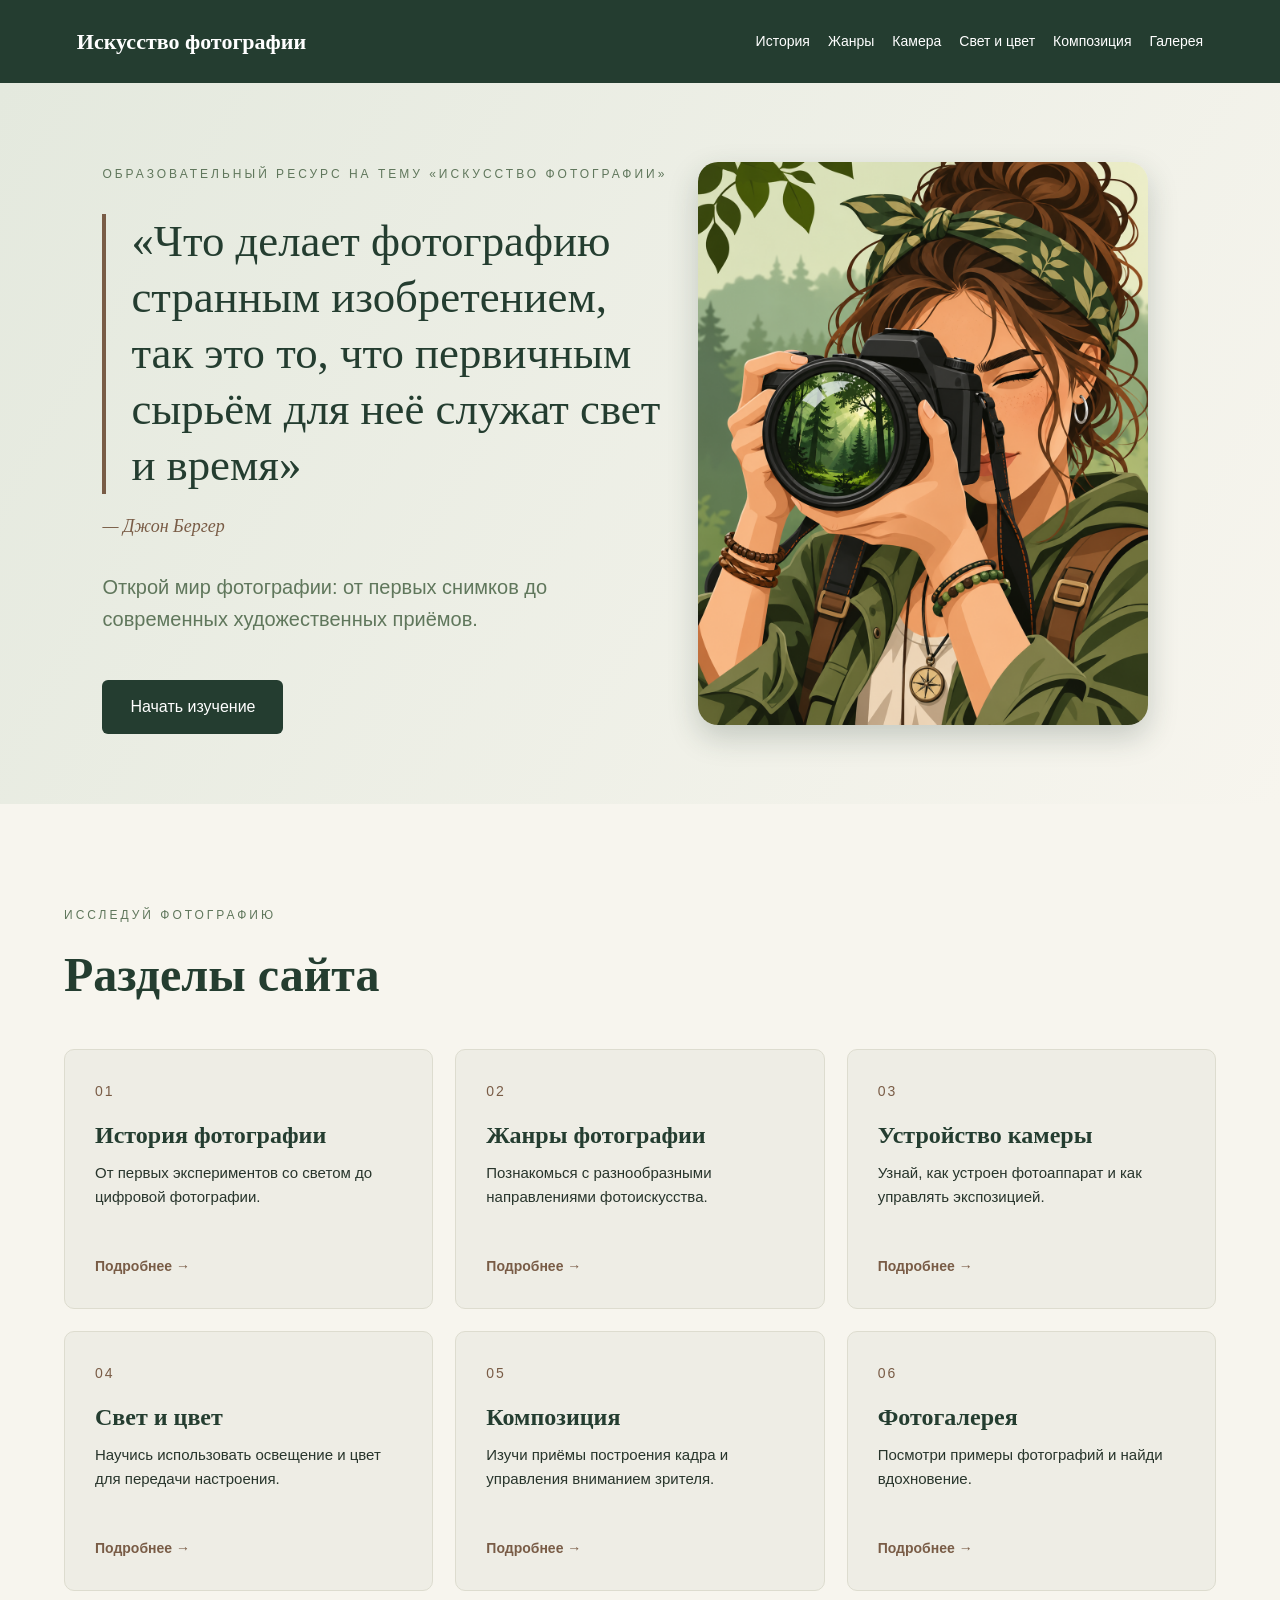
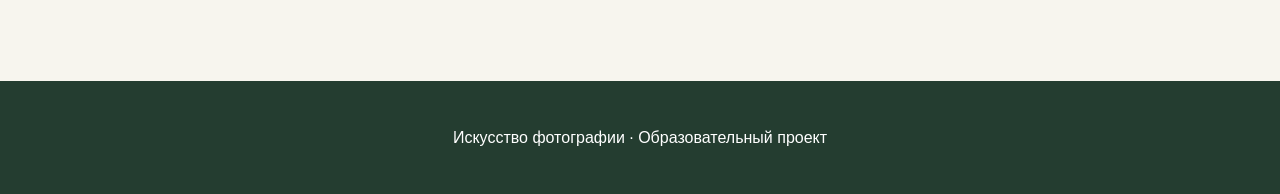
==== html/index.html @ 0f3a64f4 "Initial commit: photography educational website" ====
<!DOCTYPE html>
<html lang="ru">
<head>
    <meta charset="UTF-8">
    <meta name="viewport" content="width=device-width, initial-scale=1.0">
    <meta name="description" content="Образовательный интернет-ресурс об искусстве фотографии">
    <title>Искусство фотографии — Главная</title>

    <link rel="stylesheet" href="../css/style.css">
    <script src="../js/main.js" defer></script>
</head>
<body>

    <header class="header">
        <a href="index.html" class="logo">Искусство фотографии</a>

        <nav class="nav" aria-label="Основная навигация">
            <a href="history.html">История</a>
            <a href="genres.html">Жанры</a>
            <a href="camera.html">Камера</a>
            <a href="light.html">Свет и цвет</a>
            <a href="composition.html">Композиция</a>
            <a href="gallery.html">Галерея</a>
        </nav>
    </header>

    <main>
        <section class="hero">
            <div class="hero-wrapper">

                <div class="hero-content">
                    <p class="subtitle">
                        Образовательный ресурс на тему
                        «Искусство фотографии»
                    </p>

                    <h1 class="hero-quote">
                        «Что делает фотографию странным
                        изобретением, так это то, что
                        первичным сырьём для неё
                        служат свет и время»
                    </h1>

                    <p class="quote-author">— Джон Бергер</p>

                    <p class="hero-text">
                        Открой мир фотографии: от первых
                        снимков до современных художественных
                        приёмов.
                    </p>

                    <a href="history.html" class="button">
                        Начать изучение
                    </a>
                </div>

                <div class="hero-image">
                    <img src="../images/index/camera-art.png.png"
                         alt="Иллюстрация фотографа с камерой">
                </div>

            </div>
        </section>

        <section class="sections" id="sections">
            <div class="container">

                <p class="subtitle">Исследуй фотографию</p>
                <h2 class="section-heading">Разделы сайта</h2>

                <div class="sections-grid">

                    <a href="history.html" class="section-card">
                        <span class="card-number">01</span>
                        <h3>История фотографии</h3>
                        <p>
                            От первых экспериментов со светом
                            до цифровой фотографии.
                        </p>
                        <span class="card-link">Подробнее →</span>
                    </a>

                    <a href="genres.html" class="section-card">
                        <span class="card-number">02</span>
                        <h3>Жанры фотографии</h3>
                        <p>
                            Познакомься с разнообразными
                            направлениями фотоискусства.
                        </p>
                        <span class="card-link">Подробнее →</span>
                    </a>

                    <a href="camera.html" class="section-card">
                        <span class="card-number">03</span>
                        <h3>Устройство камеры</h3>
                        <p>
                            Узнай, как устроен фотоаппарат
                            и как управлять экспозицией.
                        </p>
                        <span class="card-link">Подробнее →</span>
                    </a>

                    <a href="light.html" class="section-card">
                        <span class="card-number">04</span>
                        <h3>Свет и цвет</h3>
                        <p>
                            Научись использовать освещение
                            и цвет для передачи настроения.
                        </p>
                        <span class="card-link">Подробнее →</span>
                    </a>

                    <a href="composition.html" class="section-card">
                        <span class="card-number">05</span>
                        <h3>Композиция</h3>
                        <p>
                            Изучи приёмы построения кадра
                            и управления вниманием зрителя.
                        </p>
                        <span class="card-link">Подробнее →</span>
                    </a>

                    <a href="gallery.html" class="section-card">
                        <span class="card-number">06</span>
                        <h3>Фотогалерея</h3>
                        <p>
                            Посмотри примеры фотографий
                            и найди вдохновение.
                        </p>
                        <span class="card-link">Подробнее →</span>
                    </a>

                </div>
            </div>
        </section>
    </main>

    <footer class="footer">
        <p>Искусство фотографии · Образовательный проект</p>
    </footer>

</body>
</html>
---- css/style.css ----
:root {
    --background: #F7F5EE;
    --green: #243D30;
    --accent: #71836A;
    --brown: #795C46;
    --sand: #C8AF91;
    --text: #28352C;
}


* {
    box-sizing: border-box;
}

body {
    margin: 0;
    background: var(--background);
    color: var(--text);
    font-family: Arial, sans-serif;
    line-height: 1.6;
}

.header {
    display: flex;
    justify-content: space-between;
    align-items: center;
    flex-wrap: wrap;
    gap: 20px;
    padding: 24px 6%;
    background: var(--green);
}

.logo {
    font-family: Georgia, serif;
    font-size: 22px;
    font-weight: bold;
    color: white;
    text-decoration: none;
}


:root {
    --background: #F7F5EE;
    --green: #243D30;
    --accent: #71836A;
    --brown: #795C46;
    --sand: #C8AF91;
    --text: #28352C;
    --card: #EEEDE5;
}

* {
    box-sizing: border-box;
}

html {
    scroll-behavior: smooth;
}

body {
    margin: 0;
    background: var(--background);
    color: var(--text);
    font-family: Arial, sans-serif;
    line-height: 1.6;
}

a {
    color: inherit;
}

.header {
    display: flex;
    justify-content: space-between;
    align-items: center;
    flex-wrap: wrap;
    gap: 20px;
    padding: 24px 6%;
    background: var(--green);
}

.logo {
    font-family: Georgia, serif;
    font-size: 22px;
    font-weight: bold;
    color: white;
    text-decoration: none;
}

.nav {
    display: flex;
    flex-wrap: wrap;
    gap: 18px;
}

.nav a {
    color: white;
    text-decoration: none;
    font-size: 14px;
}

.nav a:hover {
    color: #C5D4BB;
}

.hero {
    min-height: 78vh;
    display: flex;
    align-items: center;
    padding: 70px 8%;
    background: linear-gradient(
        120deg,
        #E4E9DE,
        #F7F5EE
    );
}

.hero-wrapper {
    width: 100%;
    max-width: 1300px;
    margin: 0 auto;
    display: flex;
    align-items: center;
    justify-content: space-between;
    gap: 55px;
}

.hero-content {
    flex: 1;
    min-width: 0;
    max-width: 680px;
}

.subtitle {
    color: #60775C;
    text-transform: uppercase;
    letter-spacing: 3px;
    font-size: 12px;
}

.hero-quote {
    font-family: Georgia, serif;
    font-size: clamp(30px, 3.5vw, 48px);
    line-height: 1.25;
    font-weight: normal;
    color: var(--green);
    border-left: 4px solid var(--brown);
    padding-left: 25px;
    margin: 30px 0 12px;
}

.quote-author {
    color: var(--brown);
    font-family: Georgia, serif;
    font-style: italic;
    font-size: 18px;
    margin-bottom: 30px;
}

.hero-text {
    color: #60775C;
    font-size: 20px;
    max-width: 530px;
}

.button {
    display: inline-block;
    margin-top: 25px;
    padding: 14px 28px;
    background: var(--green);
    color: white;
    text-decoration: none;
    border-radius: 6px;
    transition: background 0.2s;
}

.button:hover {
    background: #41634D;
}


.hero-image {
    flex: 0 1 450px;
    min-width: 0;
    transform: translateX(-30px);
}


.hero-image img {
    display: block;
    width: 100%;
    height: auto;
    object-fit: contain;

    border-radius: 20px;
    box-shadow: 0 12px 30px rgba(36, 61, 48, 0.22);
}


.container {
    max-width: 1200px;
    margin: 0 auto;
    padding: 0 24px;
}

.sections {
    padding: 90px 0;
}

.section-heading {
    font-family: Georgia, serif;
    font-size: clamp(32px, 4vw, 48px);
    color: var(--green);
    margin: 8px 0 35px;
}

.sections-grid {
    display: grid;
    grid-template-columns: repeat(3, 1fr);
    gap: 22px;
}

.section-card {
    display: flex;
    flex-direction: column;
    padding: 30px;
    min-height: 260px;
    background: var(--card);
    border: 1px solid #DDDCCF;
    border-radius: 10px;
    text-decoration: none;
    transition: transform 0.2s, box-shadow 0.2s;
}

.section-card:hover {
    transform: translateY(-5px);
    box-shadow: 0 10px 25px rgba(36, 61, 48, 0.1);
}

.card-number {
    color: var(--brown);
    font-size: 14px;
    letter-spacing: 2px;
}

.section-card h3 {
    font-family: Georgia, serif;
    font-size: 24px;
    line-height: 1.3;
    color: var(--green);
    margin: 18px 0 10px;
}

.section-card p {
    font-size: 15px;
    margin: 0 0 20px;
}

.card-link {
    margin-top: auto;
    color: var(--brown);
    font-weight: bold;
    font-size: 14px;
}

.footer {
    padding: 28px;
    text-align: center;
    background: var(--green);
    color: white;
}

@media (max-width: 1000px) {
    .sections-grid {
        grid-template-columns: repeat(2, 1fr);
    }

    .hero-wrapper {
        gap: 30px;
    }

    .hero-image {
        flex-basis: 300px;
        transform: none;
    }
}

@media (max-width: 768px) {
    .header {
        flex-direction: column;
        align-items: flex-start;
    }

    .hero {
        padding: 60px 7%;
    }

    .hero-wrapper {
        flex-direction: column;
        align-items: flex-start;
    }

    .hero-content {
        width: 100%;
    }

    .hero-image {
        width: 100%;
        max-width: 340px;
        flex-basis: auto;
        align-self: center;
    }

    .hero-text {
        font-size: 18px;
    }

    .sections {
        padding: 65px 0;
    }

    .sections-grid {
        grid-template-columns: 1fr;
    }
}


/* ===== ИСТОРИЯ ФОТОГРАФИИ ===== */

.history-intro {
    padding: 85px 0 75px;
    background: linear-gradient(120deg, #E4E9DE, #F7F5EE);
}

.history-intro h1 {
    font-family: Georgia, serif;
    font-size: clamp(40px, 6vw, 70px);
    line-height: 1.15;
    color: var(--green);
    margin: 20px 0;
}

.history-lead {
    max-width: 850px;
    color: var(--text);
    font-size: 20px;
    line-height: 1.8;
}

.history-navigation {
    padding: 45px 0;
    background: #E9EDE3;
}

.history-navigation h2 {
    font-family: Georgia, serif;
    font-size: 28px;
    color: var(--green);
    margin: 0 0 25px;
}

.history-menu {
    display: flex;
    flex-wrap: wrap;
    gap: 12px;
}

.history-menu a {
    padding: 12px 18px;
    background: var(--background);
    border: 1px solid #C9D2C4;
    border-radius: 8px;
    color: var(--green);
    text-decoration: none;
    font-size: 14px;
    transition: 0.2s;
}

.history-menu a:hover {
    background: var(--green);
    color: white;
}

.history-content {
    padding: 35px 0 90px;
}

.history-block {
    max-width: 950px;
    margin: 0 auto;
    padding: 65px 0;
    border-bottom: 1px solid #D4D9CE;
    scroll-margin-top: 20px;
}

.history-heading {
    display: flex;
    align-items: flex-start;
    gap: 25px;
    margin-bottom: 35px;
}

.history-number {
    font-family: Georgia, serif;
    font-size: 46px;
    color: var(--brown);
    line-height: 1;
}

.history-heading h2 {
    font-family: Georgia, serif;
    font-size: clamp(28px, 4vw, 42px);
    line-height: 1.2;
    color: var(--green);
    margin: 8px 0;
}

.history-block > p {
    font-size: 17px;
    line-height: 1.9;
    margin: 0 0 22px;
}



.history-figure {
    margin: 35px 0 65px;
}

.history-figure figcaption {
    margin-top: 12px;
    color: var(--brown);
    font-size: 14px;
    text-align: center;
}


.history-photo {
    display: flex;
    align-items: center;
    justify-content: center;
    padding: 0;
    padding-bottom: 35px;
    border: none;
    background: transparent;
    min-height: 0;
}

.history-photo img {
    display: block;
    width: 100%;
    height: auto;
    border-radius: 14px;
}

.history-images {
    display: grid;
    grid-template-columns: repeat(2, minmax(0, 1fr));
    gap: 25px;
    max-width: 900px;
    margin: 40px auto 65px;
    align-items: start;
}

.history-small-figure img {
    display: block;
    width: 100%;
    height: 330px;
    object-fit: contain;
    border-radius: 12px;
}


.history-small-figure img {
    display: block;
    width: 100%;
    height: 260px;
    object-fit: contain;
    border-radius: 12px;
}

.history-small-figure figcaption {
    margin-top: 12px;
    font-size: 14px;
    color: var(--brown);
    text-align: center;
}


.history-next {
    margin-top: 60px;
    padding: 40px;
    background: #E7EBDD;
    border-radius: 14px;
}

.history-next h3 {
    font-family: Georgia, serif;
    font-size: 30px;
    color: var(--green);
    margin: 12px 0;
}

@media (max-width: 768px) {
    .history-intro {
        padding: 55px 0;
    }

    .history-lead {
        font-size: 17px;
    }

    .history-heading {
        gap: 15px;
    }

    .history-number {
        font-size: 34px;
    }

    .history-block {
        padding: 45px 0;
    }

    .history-block > p {
        font-size: 16px;
    }

    .history-images {
        grid-template-columns: 1fr;
    }

    .history-next {
        padding: 25px;
    }
}


.back-link {
    display: inline-flex;
    align-items: center;
    gap: 10px;
    margin-bottom: 30px;
    color: var(--green);
    text-decoration: none;
    font-size: 16px;
    font-weight: 500;
    transition: color 0.2s;
}

.back-link span {
    font-size: 26px;
    transition: transform 0.2s;
}

.back-link:hover {
    color: var(--brown);
}

.back-link:hover span {
    transform: translateX(-5px);
}


/* ===== ПРОСМОТРЩИК ФОТОГРАФИЙ ===== */

.lightbox-trigger {
    cursor: zoom-in;
}

.lightbox-trigger:focus-visible {
    outline: 3px solid var(--brown);
    outline-offset: 4px;
}

/* Затемнение страницы */
.lightbox {
    display: none;
    position: fixed;
    inset: 0;
    z-index: 9999;
    background: rgba(18, 28, 22, 0.96);

    align-items: center;
    justify-content: center;
    padding: 65px 70px;
}

.lightbox.active {
    display: flex;
}

body.lightbox-open {
    overflow: hidden;
}

/* Центральная часть */
.lightbox-content {
    display: flex;
    flex-direction: column;
    align-items: center;
    justify-content: center;
    max-width: 100%;
    max-height: 100%;
    min-width: 0;
}

.lightbox-image {
    display: block;
    max-width: 100%;
    max-height: 72vh;
    width: auto;
    height: auto;
    object-fit: contain;
    border-radius: 10px;
    box-shadow: 0 12px 45px rgba(0, 0, 0, 0.4);
}

/* Подпись */
.lightbox-caption {
    margin: 18px 0 5px;
    color: #F7F5EE;
    font-size: 16px;
    text-align: center;
}

.lightbox-counter {
    margin: 0;
    color: #C8AF91;
    font-size: 14px;
}

/* Общий стиль кнопок */
.lightbox-close,
.lightbox-prev,
.lightbox-next {
    position: absolute;
    border: none;
    background: rgba(247, 245, 238, 0.12);
    color: white;
    cursor: pointer;
    display: flex;
    align-items: center;
    justify-content: center;
    transition: background 0.2s;
}

.lightbox-close:hover,
.lightbox-prev:hover,
.lightbox-next:hover {
    background: rgba(247, 245, 238, 0.28);
}

/* Крестик справа сверху */
.lightbox-close {
    top: 22px;
    right: 28px;
    width: 46px;
    height: 46px;
    border-radius: 50%;
    font-size: 32px;
    z-index: 2;
}

/* Стрелки */
.lightbox-prev,
.lightbox-next {
    top: 50%;
    transform: translateY(-50%);
    width: 45px;
    height: 55px;
    border-radius: 10px;
    font-size: 24px;
}

.lightbox-prev {
    left: 18px;
}

.lightbox-next {
    right: 18px;
}

.lightbox-prev[hidden],
.lightbox-next[hidden] {
    display: none;
}

/* Телефоны */
@media (max-width: 768px) {
    .lightbox {
        padding: 70px 45px;
    }

    .lightbox-image {
        max-height: 65vh;
    }

    .lightbox-close {
        top: 15px;
        right: 15px;
    }

    .lightbox-prev {
        left: 3px;
    }

    .lightbox-next {
        right: 3px;
    }

    .lightbox-caption {
        font-size: 14px;
    }
}


/* ======================================
   СТРАНИЦА «ЖАНРЫ ФОТОГРАФИИ»
====================================== */

/* Вступление */

.genres-intro {
    padding: 65px 0 75px;
    background: linear-gradient(120deg, #E4E9DE, #F7F5EE);
}

.genres-intro h1 {
    font-family: Georgia, serif;
    font-size: clamp(40px, 5vw, 64px);
    line-height: 1.2;
    color: var(--green);
    margin: 15px 0 35px;
}

/* Цитата */

.genres-quote {
    max-width: 850px;
    margin: 0;
    padding: 25px 30px;
    border-left: 4px solid var(--brown);
    border-radius: 0 12px 12px 0;
    background: rgba(255, 255, 255, 0.4);
    font-family: Georgia, serif;
    font-size: 19px;
    font-style: italic;
    line-height: 1.8;
    color: var(--green);
}

.genres-quote cite {
    display: block;
    margin-top: 15px;
    font-size: 15px;
    color: var(--brown);
}

/* Основной раздел */

.genres-section {
    padding: 75px 0 90px;
}

.genres-heading {
    font-family: Georgia, serif;
    font-size: 38px;
    color: var(--green);
    margin: 0 0 15px;
}

.genres-section > .container > p {
    max-width: 850px;
    margin-bottom: 30px;
    font-size: 17px;
    line-height: 1.8;
}

/* Фильтры */

.genre-filters {
    display: flex;
    flex-wrap: wrap;
    gap: 12px;
    margin: 30px 0 15px;
}

.genre-filter {
    padding: 12px 20px;
    border: 1px solid #BEC9B8;
    border-radius: 30px;
    background: #E7EBDD;
    color: var(--green);
    font-size: 14px;
    cursor: pointer;
    transition: 0.2s;
}

.genre-filter:hover {
    background: #CCD8C5;
}

.genre-filter.active {
    background: var(--green);
    color: white;
    border-color: var(--green);
}

.genre-count {
    margin: 0 0 30px;
    color: var(--brown);
    font-size: 14px;
}

/* Сетка карточек */

.genres-grid {
    display: grid;
    grid-template-columns: repeat(2, minmax(0, 1fr));
    gap: 30px;
    align-items: start;
}

/* Карточки */

.genre-card {
    min-width: 0;
    overflow: hidden;
    background: #EEEDE5;
    border: 1px solid #DDDCCF;
    border-radius: 16px;
    transition: transform 0.25s, box-shadow 0.25s;
}

.genre-card:hover {
    transform: translateY(-5px);
    box-shadow: 0 12px 30px rgba(36, 61, 48, 0.12);
}

/* Не показываем отфильтрованные карточки */

.genre-card[hidden] {
    display: none;
}

/* Фотографии */

.genre-image {
    width: 100%;
    aspect-ratio: 16 / 10;
    overflow: hidden;
    background: #DDE3D7;
}

.genre-image img {
    display: block;
    width: 100%;
    height: 100%;
    object-fit: cover;
    transition: transform 0.35s;
}

.genre-card:hover .genre-image img {
    transform: scale(1.035);
}

/* Заглушка при отсутствии изображения */

.genre-image.missing-image {
    display: flex;
    align-items: center;
    justify-content: center;
}

.genre-image.missing-image::after {
    content: "Фотография будет добавлена";
    color: #60775C;
    font-family: Georgia, serif;
    font-style: italic;
    text-align: center;
    padding: 20px;
}

/* Текст карточек */

.genre-info {
    padding: 28px 30px 32px;
}

.genre-number {
    color: var(--brown);
    font-size: 14px;
    letter-spacing: 2px;
}

.genre-info h3 {
    font-family: Georgia, serif;
    color: var(--green);
    font-size: 26px;
    line-height: 1.3;
    margin: 12px 0 22px;
}

.genre-info p {
    font-size: 15px;
    line-height: 1.85;
    margin: 0 0 18px;
}

.genre-info p:last-child {
    margin-bottom: 0;
}

/* Переход к следующей странице */

.genres-next {
    margin-top: 70px;
    padding: 45px;
    background: #E7EBDD;
    border-radius: 16px;
}

.genres-next h2 {
    font-family: Georgia, serif;
    font-size: 32px;
    color: var(--green);
    margin: 12px 0;
}

/* Адаптация */

@media (max-width: 768px) {

    .genres-intro {
        padding: 45px 0 55px;
    }

    .genres-quote {
        padding: 20px;
        font-size: 17px;
    }

    .genres-section {
        padding: 55px 0;
    }

    .genres-heading {
        font-size: 30px;
    }

    .genres-grid {
        grid-template-columns: 1fr;
        gap: 24px;
    }

    .genre-info {
        padding: 24px;
    }

    .genre-info h3 {
        font-size: 24px;
    }

    .genres-next {
        padding: 28px;
    }

    .genres-next h2 {
        font-size: 26px;
    }
}


/* =====================================
   СТРАНИЦА «СВЕТ И ЦВЕТ»
===================================== */

/* Вступление */

.light-intro {
    padding: 65px 0 75px;
    background: linear-gradient(120deg, #E4E9DE, #F7F5EE);
}

.light-intro h1 {
    font-family: Georgia, serif;
    font-size: clamp(40px, 5vw, 65px);
    line-height: 1.2;
    color: var(--green);
    margin: 15px 0 30px;
}

.light-quote {
    max-width: 850px;
    margin: 0;
    padding: 25px 30px;
    border-left: 4px solid var(--brown);
    background: rgba(255, 255, 255, 0.4);
    border-radius: 0 12px 12px 0;
    font-family: Georgia, serif;
    font-size: 21px;
    font-style: italic;
    color: var(--green);
}

.light-quote cite {
    display: block;
    margin-top: 15px;
    font-size: 15px;
    color: var(--brown);
}

.light-lead {
    max-width: 850px;
    margin: 35px 0 0;
    font-size: 19px;
    line-height: 1.8;
}

/* Внутренняя навигация */

.light-navigation {
    padding: 40px 0;
    background: #E9EDE3;
}

.light-navigation h2 {
    font-family: Georgia, serif;
    font-size: 27px;
    color: var(--green);
    margin: 0 0 25px;
}

.light-menu {
    display: flex;
    flex-wrap: wrap;
    gap: 12px;
}

.light-menu a {
    padding: 12px 18px;
    background: var(--background);
    border: 1px solid #C9D2C4;
    border-radius: 25px;
    color: var(--green);
    text-decoration: none;
    font-size: 14px;
    transition: 0.2s;
}

.light-menu a:hover {
    background: var(--green);
    color: white;
}

/* Основное содержимое */

.light-content {
    padding: 60px 0 90px;
}

.light-content > .container {
    max-width: 1100px;
}

/* Заголовки частей */

.light-chapter {
    padding: 40px;
    margin: 20px 0 30px;
    background: #E7EBDD;
    border-radius: 16px;
}

.light-chapter-label {
    color: var(--brown);
    font-size: 12px;
    letter-spacing: 3px;
    text-transform: uppercase;
}

.light-chapter h2 {
    font-family: Georgia, serif;
    color: var(--green);
    font-size: 48px;
    margin: 10px 0;
}

.light-chapter p {
    max-width: 750px;
    margin: 0;
    font-size: 17px;
}

.light-color-chapter {
    margin-top: 85px;
    background: #EBE5DA;
}

/* Статьи */

.light-block {
    padding: 60px 0;
    border-bottom: 1px solid #D4D9CE;
    scroll-margin-top: 25px;
}

.light-block-heading {
    display: flex;
    align-items: flex-start;
    gap: 25px;
    margin-bottom: 30px;
}

.light-number {
    font-family: Georgia, serif;
    font-size: 46px;
    color: var(--brown);
    line-height: 1.15;
}

.light-block-heading h2 {
    font-family: Georgia, serif;
    font-size: clamp(28px, 3.5vw, 40px);
    color: var(--green);
    line-height: 1.25;
    margin: 0;
}

.light-block > p {
    max-width: 950px;
    font-size: 17px;
    line-height: 1.9;
    margin: 0 0 22px;
}

/* Фотографии */

.light-photo-grid {
    display: grid;
    grid-template-columns: repeat(2, minmax(0, 1fr));
    gap: 25px;
    margin: 40px 0 60px;
    align-items: start;
}

.light-photo-grid-three {
    grid-template-columns: repeat(3, minmax(0, 1fr));
}

.light-photo-card {
    margin: 0;
    min-width: 0;
    overflow: hidden;
    background: #EEEDE5;
    border: 1px solid #DDDCCF;
    border-radius: 14px;
}

.light-image {
    width: 100%;
    aspect-ratio: 4 / 3;
    overflow: hidden;
    background: #DCE3D7;
}

.light-image img {
    display: block;
    width: 100%;
    height: 100%;
    object-fit: cover;
    cursor: zoom-in;
    transition: transform 0.3s;
}

.light-image img:hover {
    transform: scale(1.035);
}

.light-photo-card figcaption {
    display: flex;
    flex-direction: column;
    gap: 5px;
    padding: 17px 20px;
    font-size: 15px;
    color: var(--brown);
    text-align: center;
}

.light-photo-card figcaption strong {
    color: var(--green);
    font-size: 17px;
}

.light-photo-card figcaption span {
    font-size: 13px;
}

.light-wide-figure {
    max-width: 800px;
    margin: 40px auto 60px;
}

.light-wide-figure .light-image {
    border-radius: 14px;
}

.light-wide-figure figcaption {
    margin-top: 12px;
    text-align: center;
    font-size: 14px;
    color: var(--brown);
}

/* Заглушка для отсутствующих фотографий */

.light-image.is-missing {
    display: flex;
    align-items: center;
    justify-content: center;
}

.light-image.is-missing::after {
    content: "Место для фотографии";
    font-family: Georgia, serif;
    font-style: italic;
    color: #60775C;
    text-align: center;
    padding: 20px;
}

.light-image.is-missing img {
    display: none;
}

/* Направления света */

.light-info-grid {
    display: grid;
    grid-template-columns: repeat(2, minmax(0, 1fr));
    gap: 20px;
    margin: 35px 0 45px;
}

.light-info-card {
    padding: 28px;
    background: #EEEDE5;
    border-radius: 12px;
    border: 1px solid #DDDCCF;
}

.light-info-card > span {
    font-size: 13px;
    color: var(--brown);
    letter-spacing: 2px;
}

.light-info-card h3 {
    font-family: Georgia, serif;
    font-size: 24px;
    color: var(--green);
    margin: 12px 0;
}

.light-info-card p {
    font-size: 15px;
    line-height: 1.8;
    margin: 0;
}

/* Интерактивная цветовая гармония */

.harmony-demo {
    margin: 40px 0;
    padding: 35px;
    background: #E9EDE3;
    border-radius: 16px;
}

.harmony-demo h3 {
    font-family: Georgia, serif;
    font-size: 29px;
    color: var(--green);
    margin: 0 0 12px;
}

.harmony-demo > p {
    font-size: 16px;
}

.harmony-controls {
    display: flex;
    flex-wrap: wrap;
    gap: 10px;
    margin: 25px 0;
}

.harmony-button {
    padding: 11px 17px;
    border: 1px solid #B9C7B1;
    border-radius: 25px;
    background: #F7F5EE;
    color: var(--green);
    cursor: pointer;
    font-size: 14px;
    transition: 0.2s;
}

.harmony-button:hover {
    background: #D4DEC9;
}

.harmony-button.active {
    background: var(--green);
    color: white;
    border-color: var(--green);
}

.harmony-palette {
    display: flex;
    gap: 8px;
    min-height: 120px;
}

.harmony-swatch {
    flex: 1;
    border-radius: 10px;
    min-width: 0;
    border: 1px solid rgba(0, 0, 0, 0.06);
}

.harmony-description {
    margin-top: 18px;
    color: var(--text);
}

/* Описания гармоний */

.light-harmony-list {
    display: grid;
    grid-template-columns: repeat(2, minmax(0, 1fr));
    gap: 20px;
    margin: 35px 0;
}

.light-harmony-item {
    padding: 27px;
    background: #EEEDE5;
    border-radius: 12px;
    border-left: 4px solid var(--brown);
}

.light-harmony-item h3 {
    font-family: Georgia, serif;
    color: var(--green);
    font-size: 23px;
    margin: 0 0 15px;
}

.light-harmony-item p {
    font-size: 15px;
    line-height: 1.8;
    margin: 0;
}

/* Следующая страница */

.light-next {
    margin-top: 65px;
    padding: 40px;
    background: #E7EBDD;
    border-radius: 14px;
}

.light-next h2 {
    font-family: Georgia, serif;
    font-size: 30px;
    color: var(--green);
    margin: 12px 0;
}

/* Адаптивность */

@media (max-width: 768px) {

    .light-intro {
        padding: 45px 0 55px;
    }

    .light-quote {
        padding: 20px;
        font-size: 18px;
    }

    .light-lead {
        font-size: 17px;
    }

    .light-content {
        padding: 40px 0 65px;
    }

    .light-chapter {
        padding: 25px;
    }

    .light-chapter h2 {
        font-size: 37px;
    }

    .light-block {
        padding: 45px 0;
    }

    .light-block-heading {
        gap: 15px;
    }

    .light-number {
        font-size: 34px;
    }

    .light-block > p {
        font-size: 16px;
    }

    .light-photo-grid,
    .light-photo-grid-three,
    .light-info-grid,
    .light-harmony-list {
        grid-template-columns: 1fr;
    }

    .harmony-demo {
        padding: 23px;
    }

    .harmony-demo h3 {
        font-size: 24px;
    }

    .harmony-palette {
        min-height: 85px;
    }

    .light-next {
        padding: 27px;
    }

    .light-next h2 {
        font-size: 25px;
    }
}


/* =====================================
   СТРАНИЦА «КОМПОЗИЦИЯ»
===================================== */

/* Вступление */

.composition-intro {
    padding: 65px 0 75px;
    background: linear-gradient(120deg, #E4E9DE, #F7F5EE);
}

.composition-intro h1 {
    font-family: Georgia, serif;
    font-size: clamp(40px, 5vw, 65px);
    line-height: 1.2;
    color: var(--green);
    margin: 15px 0 30px;
}

.composition-lead {
    max-width: 850px;
    font-size: 19px;
    line-height: 1.8;
    margin: 0 0 30px;
}

.composition-quote {
    max-width: 850px;
    padding: 25px 30px;
    border-left: 4px solid var(--brown);
    border-radius: 0 12px 12px 0;
    background: rgba(255, 255, 255, 0.4);
    font-family: Georgia, serif;
    font-size: 22px;
    font-style: italic;
    color: var(--green);
}

/* Внутренняя навигация */

.composition-navigation {
    padding: 45px 0;
    background: #E9EDE3;
}

.composition-navigation h2 {
    font-family: Georgia, serif;
    font-size: 28px;
    color: var(--green);
    margin: 0 0 25px;
}

.composition-menu {
    display: flex;
    flex-wrap: wrap;
    gap: 12px;
}

.composition-menu a {
    padding: 11px 17px;
    border: 1px solid #C9D2C4;
    border-radius: 25px;
    background: var(--background);
    color: var(--green);
    text-decoration: none;
    font-size: 14px;
    transition: 0.2s;
}

.composition-menu a:hover {
    background: var(--green);
    color: white;
}

/* Основное содержимое */

.composition-content {
    padding: 35px 0 95px;
}

.composition-content > .container {
    max-width: 1100px;
}

.composition-block {
    padding: 65px 0;
    border-bottom: 1px solid #D4D9CE;
    scroll-margin-top: 25px;
}

.composition-heading {
    display: flex;
    align-items: flex-start;
    gap: 25px;
    margin-bottom: 30px;
}

.composition-number {
    font-family: Georgia, serif;
    font-size: 46px;
    line-height: 1;
    color: var(--brown);
}

.composition-heading h2 {
    font-family: Georgia, serif;
    font-size: clamp(28px, 3.5vw, 40px);
    line-height: 1.25;
    color: var(--green);
    margin: 0;
}

.composition-block > p {
    max-width: 950px;
    font-size: 17px;
    line-height: 1.9;
    margin: 0 0 22px;
}

/* Одиночные фотографии */

.composition-figure {
    margin: 40px auto 65px;
    max-width: 850px;
    min-width: 0;
    text-align: center;
}

.composition-figure img {
    display: block;
    width: 100%;
    max-height: 550px;
    height: auto;
    object-fit: contain;
    border-radius: 14px;
    cursor: zoom-in;
    transition: filter 0.2s;
}

.composition-figure img:hover {
    filter: brightness(0.96);
}

.composition-figure figcaption {
    margin-top: 13px;
    color: var(--brown);
    font-size: 14px;
}

/* Несколько фотографий рядом */

.composition-photo-grid {
    display: grid;
    grid-template-columns: repeat(2, minmax(0, 1fr));
    gap: 25px;
    margin: 40px 0 65px;
    align-items: start;
}

.composition-photo-grid .composition-figure {
    width: 100%;
    margin: 0;
}

.composition-photo-grid img {
    width: 100%;
    height: 300px;
    max-height: none;
    object-fit: contain;
}

/* Интерактивная сетка */

.thirds-demo {
    margin: 40px 0 65px;
    padding: 35px;
    background: #E7EBDD;
    border-radius: 16px;
}

.thirds-demo h3 {
    font-family: Georgia, serif;
    color: var(--green);
    font-size: 29px;
    margin: 0 0 12px;
}

.thirds-demo > p {
    line-height: 1.8;
}

.thirds-photo {
    position: relative;
    width: 100%;
    max-width: 850px;
    margin: 25px auto;
    overflow: hidden;
    border-radius: 14px;
    background: #DCE3D7;
}

.thirds-photo img {
    display: block;
    width: 100%;
    height: auto;
    cursor: zoom-in;
}

/* Линии правила третей */

.thirds-overlay {
    position: absolute;
    inset: 0;
    pointer-events: none;
    opacity: 0;
    transition: opacity 0.25s;

    background-image:
        linear-gradient(
            to right,
            transparent calc(33.333% - 1px),
            rgba(255,255,255,0.95) 33.333%,
            transparent calc(33.333% + 1px),
            transparent calc(66.666% - 1px),
            rgba(255,255,255,0.95) 66.666%,
            transparent calc(66.666% + 1px)
        ),
        linear-gradient(
            to bottom,
            transparent calc(33.333% - 1px),
            rgba(255,255,255,0.95) 33.333%,
            transparent calc(33.333% + 1px),
            transparent calc(66.666% - 1px),
            rgba(255,255,255,0.95) 66.666%,
            transparent calc(66.666% + 1px)
        );
}

.thirds-overlay.visible {
    opacity: 1;
}

/* Кнопка управления */

.composition-button {
    display: inline-block;
    padding: 13px 25px;
    background: var(--green);
    color: white;
    border: none;
    border-radius: 8px;
    font-size: 15px;
    cursor: pointer;
    transition: background 0.2s;
}

.composition-button:hover {
    background: #41634D;
}

.thirds-hint {
    color: #60775C;
    font-size: 14px;
    margin-top: 18px;
}

/* Переход в галерею */

.composition-next {
    margin-top: 65px;
    padding: 40px;
    background: #E7EBDD;
    border-radius: 14px;
}

.composition-next h2 {
    font-family: Georgia, serif;
    font-size: 30px;
    color: var(--green);
    margin: 12px 0;
}

/* Адаптация */

@media (max-width: 768px) {

    .composition-intro {
        padding: 45px 0 55px;
    }

    .composition-lead {
        font-size: 17px;
    }

    .composition-quote {
        padding: 20px;
        font-size: 18px;
    }

    .composition-content {
        padding: 25px 0 65px;
    }

    .composition-block {
        padding: 45px 0;
    }

    .composition-heading {
        gap: 15px;
    }

    .composition-number {
        font-size: 34px;
    }

    .composition-block > p {
        font-size: 16px;
    }

    .composition-photo-grid {
        grid-template-columns: 1fr;
    }

    .composition-photo-grid img {
        height: auto;
        max-height: 380px;
    }

    .thirds-demo {
        padding: 20px;
    }

    .thirds-demo h3 {
        font-size: 24px;
    }

    .composition-next {
        padding: 27px;
    }

    .composition-next h2 {
        font-size: 25px;
    }
}


/* =====================================
   СТРАНИЦА «ФОТОГАЛЕРЕЯ»
===================================== */

/* Вступление */

.gallery-intro {
    padding: 65px 0 80px;
    background: linear-gradient(
        120deg,
        #E4E9DE,
        #F7F5EE
    );
}

.gallery-intro h1 {
    font-family: Georgia, serif;
    font-size: clamp(42px, 5vw, 68px);
    line-height: 1.2;
    color: var(--green);
    margin: 15px 0 28px;
}

.gallery-lead {
    max-width: 850px;
    font-family: Georgia, serif;
    font-size: 25px;
    line-height: 1.6;
    color: var(--green);
    margin: 0 0 24px;
}

.gallery-description {
    max-width: 750px;
    font-size: 17px;
    line-height: 1.8;
    color: var(--text);
}

/* Основной раздел */

.gallery-section {
    padding: 75px 0 95px;
}

.gallery-heading {
    display: flex;
    align-items: end;
    justify-content: space-between;
    flex-wrap: wrap;
    gap: 20px;
    margin-bottom: 30px;
}

.gallery-heading h2 {
    font-family: Georgia, serif;
    font-size: clamp(30px, 4vw, 43px);
    color: var(--green);
    margin: 8px 0 0;
}

.gallery-total {
    font-size: 14px;
    color: var(--brown);
}

/* Кнопки фильтрации */

.gallery-filters {
    display: flex;
    flex-wrap: wrap;
    gap: 12px;
    margin-bottom: 38px;
}

.gallery-filter {
    padding: 12px 20px;
    border: 1px solid #BCC8B5;
    border-radius: 30px;
    background: #E7EBDD;
    color: var(--green);
    font-size: 14px;
    cursor: pointer;
    transition: 0.2s;
}

.gallery-filter:hover {
    background: #D1DDC9;
}

.gallery-filter.active {
    background: var(--green);
    color: white;
    border-color: var(--green);
}

/* Мозаика */

.gallery-mosaic {
    columns: 3;
    column-gap: 20px;
}

/* Карточка фотографии */

.gallery-card {
    position: relative;
    display: block;
    width: 100%;
    margin: 0 0 20px;

    break-inside: avoid;
    -webkit-column-break-inside: avoid;

    overflow: hidden;
    border-radius: 14px;
    background: #E6E8DE;

    transition: box-shadow 0.25s;
}

.gallery-card:hover {
    box-shadow: 0 10px 30px rgba(36, 61, 48, 0.18);
}

.gallery-card[hidden] {
    display: none !important;
}

/* Сохраняем естественные пропорции */

.gallery-card img {
    display: block;
    width: 100%;
    height: auto;
    cursor: zoom-in;
    transition: transform 0.35s, filter 0.35s;
}

.gallery-card:hover img {
    transform: scale(1.035);
    filter: brightness(0.9);
}

/* Подпись внизу изображения */

.gallery-card figcaption {
    position: absolute;
    bottom: 0;
    left: 0;
    right: 0;

    display: flex;
    flex-direction: column;
    gap: 5px;

    padding: 45px 20px 20px;

    background: linear-gradient(
        to top,
        rgba(20, 35, 25, 0.85),
        transparent
    );

    color: white;

    opacity: 0;
    transform: translateY(8px);
    transition: opacity 0.25s, transform 0.25s;
    pointer-events: none;
}

.gallery-card:hover figcaption,
.gallery-card:focus-within figcaption {
    opacity: 1;
    transform: translateY(0);
}

.gallery-card figcaption strong {
    font-family: Georgia, serif;
    font-size: 20px;
}

.gallery-card figcaption span {
    font-size: 13px;
    color: #D4E1CE;
}

/* Пустое место, если фото ещё не загружено */

.gallery-card.missing-photo {
    min-height: 240px;
    display: flex;
    align-items: center;
    justify-content: center;
    border: 1px dashed #B6C4AE;
    background: #E7EBDD;
}

.gallery-card.missing-photo img {
    display: none;
}

.gallery-card.missing-photo::before {
    content: "Место для фотографии";
    font-family: Georgia, serif;
    font-style: italic;
    font-size: 16px;
    color: #60775C;
    text-align: center;
    padding: 20px;
}

.gallery-card.missing-photo figcaption {
    display: none;
}

/* Переход к разделу композиции */

.gallery-next {
    margin-top: 75px;
    padding: 45px;
    border-radius: 16px;
    background: #E7EBDD;
}

.gallery-next h2 {
    font-family: Georgia, serif;
    font-size: clamp(25px, 3vw, 34px);
    color: var(--green);
    margin: 12px 0;
}

.gallery-next > p:not(.subtitle) {
    max-width: 650px;
    font-size: 16px;
    line-height: 1.8;
}

/* Планшеты */

@media (max-width: 1000px) {
    .gallery-mosaic {
        columns: 2;
    }
}

/* Телефоны */

@media (max-width: 600px) {

    .gallery-intro {
        padding: 45px 0 55px;
    }

    .gallery-lead {
        font-size: 21px;
    }

    .gallery-section {
        padding: 50px 0 65px;
    }

    .gallery-mosaic {
        columns: 1;
    }

    .gallery-filters {
        gap: 8px;
    }

    .gallery-filter {
        padding: 10px 15px;
        font-size: 13px;
    }

    .gallery-card {
        margin-bottom: 17px;
    }

    /* На телефоне подписи видны постоянно */

    .gallery-card figcaption {
        opacity: 1;
        transform: none;
    }

    .gallery-next {
        padding: 27px;
        margin-top: 55px;
    }
}


/* =====================================
   СТРАНИЦА «УСТРОЙСТВО КАМЕРЫ»
===================================== */

.camera-intro {
    padding: 65px 0 75px;
    background: linear-gradient(120deg, #E4E9DE, #F7F5EE);
}

.camera-intro h1 {
    font-family: Georgia, serif;
    color: var(--green);
    font-size: clamp(40px, 5vw, 65px);
    line-height: 1.2;
    margin: 15px 0 30px;
}

.camera-lead,
.camera-section-lead {
    max-width: 900px;
    font-size: 18px;
    line-height: 1.85;
    margin: 0 0 35px;
}

.camera-section-title {
    font-family: Georgia, serif;
    color: var(--green);
    font-size: clamp(30px, 4vw, 43px);
    line-height: 1.25;
    margin: 10px 0 25px;
}

/* Внутреннее меню */

.camera-navigation {
    padding: 30px 0;
    background: #E9EDE3;
}

.camera-menu {
    display: flex;
    flex-wrap: wrap;
    gap: 12px;
}

.camera-menu a {
    padding: 12px 18px;
    background: var(--background);
    color: var(--green);
    border: 1px solid #C9D2C4;
    border-radius: 25px;
    font-size: 14px;
    text-decoration: none;
    transition: 0.2s;
}

.camera-menu a:hover {
    background: var(--green);
    color: white;
}

/* Основная схема */

.camera-section,
.exposure-section,
.camera-simulator-section,
.camera-settings-section {
    padding: 75px 0 90px;
    scroll-margin-top: 20px;
}

.exposure-section {
    background: #E9EDE3;
}

.camera-simulator-section {
    background: var(--background);
}

.camera-settings-section {
    background: #F1EFE7;
}

.camera-view-buttons {
    display: flex;
    flex-wrap: wrap;
    gap: 12px;
    margin-bottom: 30px;
}

.camera-view-button {
    padding: 12px 20px;
    background: #E7EBDD;
    color: var(--green);
    border: 1px solid #BCC8B5;
    border-radius: 25px;
    font-size: 14px;
    cursor: pointer;
}

.camera-view-button.active,
.camera-view-button:hover {
    background: var(--green);
    color: white;
}

.camera-interactive-layout {
    display: grid;
    grid-template-columns: minmax(0, 1.6fr) minmax(260px, 1fr);
    gap: 25px;
    align-items: start;
}

.camera-visual-panel {
    padding: 25px;
    background: #E7EBDD;
    border-radius: 16px;
    min-width: 0;
}

.camera-view[hidden] {
    display: none;
}

.camera-illustration {
    position: relative;
    width: 100%;
}

.camera-illustration svg {
    display: block;
    width: 100%;
    height: auto;
}

/* Интерактивные точки */

.camera-hotspot {
    position: absolute;
    left: var(--x);
    top: var(--y);
    transform: translate(-50%, -50%);

    width: 31px;
    height: 31px;
    padding: 0;

    border-radius: 50%;
    border: 2px solid white;

    background: var(--brown);
    color: white;

    font-size: 21px;
    line-height: 1;
    cursor: pointer;

    box-shadow: 0 3px 10px rgba(0,0,0,0.25);
    transition: background 0.2s, scale 0.2s;
}

.camera-hotspot:hover,
.camera-hotspot.active,
.camera-hotspot:focus-visible {
    background: var(--green);
    scale: 1.2;
    outline: 2px solid var(--sand);
    outline-offset: 2px;
}

.camera-diagram-note {
    margin: 15px 0 0;
    color: #60775C;
    font-size: 13px;
    text-align: center;
}

/* Описание элемента */

.camera-details {
    padding: 30px;
    background: #EEEDE5;
    border: 1px solid #DDDCCF;
    border-radius: 16px;
    min-height: 220px;
}

.camera-details h3 {
    font-family: Georgia, serif;
    font-size: 30px;
    color: var(--green);
    margin: 12px 0 20px;
}

.camera-details > p:last-child {
    font-size: 16px;
    line-height: 1.8;
}

/* Полный список деталей */

.camera-parts-section {
    margin-top: 55px;
}

.camera-parts-section h3 {
    font-family: Georgia, serif;
    font-size: 30px;
    color: var(--green);
}

.camera-parts-section > p {
    max-width: 850px;
    line-height: 1.8;
}

.camera-parts-list {
    display: flex;
    flex-wrap: wrap;
    gap: 10px;
    margin-top: 25px;
}

.camera-part-button {
    padding: 11px 16px;
    background: #E7EBDD;
    color: var(--green);
    border: 1px solid #BDCBB7;
    border-radius: 9px;
    font-size: 14px;
    cursor: pointer;
    transition: 0.2s;
}

.camera-part-button:hover,
.camera-part-button.active {
    background: var(--green);
    color: white;
}

/* Экспозиционный треугольник */

.exposure-triangle {
    width: 100%;
    max-width: 470px;
    margin: 15px auto 35px;
}

.exposure-triangle svg {
    display: block;
    width: 100%;
    height: auto;
}

.exposure-info-grid {
    display: grid;
    grid-template-columns: repeat(3, minmax(0, 1fr));
    gap: 22px;
}

.exposure-info-card {
    padding: 28px;
    background: #F7F5EE;
    border: 1px solid #DDDCCF;
    border-radius: 14px;
}

.exposure-info-card > span {
    color: var(--brown);
    font-size: 14px;
}

.exposure-info-card h3 {
    font-family: Georgia, serif;
    font-size: 27px;
    color: var(--green);
    margin: 12px 0 22px;
}

.exposure-info-card p {
    font-size: 15px;
    line-height: 1.8;
    margin-bottom: 17px;
}

/* Тренажёр */

.camera-simulator {
    display: grid;
    grid-template-columns: minmax(240px, 0.8fr) minmax(0, 1.4fr);
    gap: 25px;
    align-items: start;
}

.simulator-controls,
.simulator-result {
    padding: 30px;
    background: #EEEDE5;
    border-radius: 16px;
    border: 1px solid #DDDCCF;
    min-width: 0;
}

.simulator-controls {
    display: flex;
    flex-direction: column;
    gap: 12px;
}

.simulator-controls label {
    font-weight: bold;
    color: var(--green);
    margin-top: 12px;
}

.simulator-controls select {
    width: 100%;
    padding: 13px;
    background: #F7F5EE;
    border: 1px solid #B8C8B6;
    border-radius: 8px;
    font-size: 16px;
    color: var(--text);
}

.camera-reset-button {
    padding: 14px;
    margin-top: 25px;
    background: var(--green);
    color: white;
    border: none;
    border-radius: 8px;
    cursor: pointer;
    font-size: 15px;
}

.camera-reset-button:hover {
    background: #41634D;
}

/* Визуальный пример экспозиции */

.simulator-preview {
    position: relative;
    isolation: isolate;
    width: 100%;
    aspect-ratio: 16 / 9;
    overflow: hidden;
    border-radius: 12px;
    background: linear-gradient(
        #9EB9B1 0%,
        #DDE4D1 65%,
        #E6C79D 100%
    );
    filter: brightness(1);
    transition: filter 0.25s;
}

.sim-sun {
    position: absolute;
    top: 13%;
    right: 19%;
    width: 12%;
    aspect-ratio: 1;
    background: #F6E7B5;
    border-radius: 50%;
    box-shadow: 0 0 35px 15px rgba(246,231,181,0.55);
}

.sim-mountain {
    position: absolute;
    bottom: 0;
    width: 100%;
    height: 70%;
    clip-path: polygon(
        0 76%, 22% 25%, 43% 75%,
        65% 13%, 100% 77%, 100% 100%, 0 100%
    );
}

.sim-mountain-back {
    background: #819B86;
    bottom: 10%;
}

.sim-mountain-front {
    background: #385D49;
    bottom: -18%;
    transform: scaleX(-1);
}

.sim-ground {
    position: absolute;
    bottom: 0;
    width: 100%;
    height: 16%;
    background: #294E39;
}

/* Шкала изменения яркости */

.simulator-meter {
    margin-top: 25px;
}

.simulator-meter h3 {
    font-family: Georgia, serif;
    font-size: 34px;
    color: var(--green);
    margin: 12px 0 20px;
}

.exposure-meter-track {
    position: relative;
    height: 14px;
    border-radius: 10px;
    background: linear-gradient(
        to right,
        #314038,
        #8F9F8A 50%,
        #F5E7B4
    );
}

.exposure-meter-center {
    position: absolute;
    left: 50%;
    top: -5px;
    width: 2px;
    height: 24px;
    background: #243D30;
}

.exposure-meter-indicator {
    position: absolute;
    left: 50%;
    top: -6px;
    width: 5px;
    height: 26px;
    background: #795C46;
    border: 1px solid white;
    border-radius: 4px;
    transform: translateX(-50%);
    transition: left 0.25s;
}

.exposure-meter-labels {
    display: flex;
    justify-content: space-between;
    font-size: 13px;
    color: var(--brown);
    margin-top: 12px;
}

#exposure-message {
    font-size: 16px;
    line-height: 1.7;
    margin-top: 25px;
}

.simulator-warning {
    font-size: 13px;
    line-height: 1.7;
    color: #60775C;
}

/* Таблица настроек */

.camera-table-wrapper {
    width: 100%;
    overflow-x: auto;
}

.camera-settings-table {
    width: 100%;
    min-width: 590px;
    border-collapse: collapse;
    background: #F7F5EE;
    border-radius: 12px;
    overflow: hidden;
}

.camera-settings-table th {
    padding: 18px;
    background: var(--green);
    color: white;
    text-align: left;
}

.camera-settings-table td {
    padding: 18px;
    border-bottom: 1px solid #DDDCCF;
}

.camera-settings-table tbody tr:nth-child(even) {
    background: #E7EBDD;
}

.camera-practice,
.camera-next {
    margin-top: 45px;
    padding: 35px;
    background: #E7EBDD;
    border-radius: 14px;
}

.camera-practice h3,
.camera-next h2 {
    font-family: Georgia, serif;
    font-size: 29px;
    color: var(--green);
    margin: 0 0 20px;
}

.camera-practice p,
.camera-next p {
    line-height: 1.8;
}

/* Адаптация */

@media (max-width: 900px) {
    .camera-interactive-layout,
    .camera-simulator {
        grid-template-columns: 1fr;
    }

    .exposure-info-grid {
        grid-template-columns: 1fr;
    }
}

@media (max-width: 600px) {
    .camera-intro {
        padding: 45px 0 55px;
    }

    .camera-lead,
    .camera-section-lead {
        font-size: 16px;
    }

    .camera-section,
    .exposure-section,
    .camera-simulator-section,
    .camera-settings-section {
        padding: 50px 0 60px;
    }

    .camera-visual-panel,
    .camera-details,
    .simulator-controls,
    .simulator-result {
        padding: 18px;
    }

    .camera-hotspot {
        width: 27px;
        height: 27px;
        font-size: 18px;
    }

    .camera-details h3 {
        font-size: 25px;
    }

    .camera-practice,
    .camera-next {
        padding: 25px;
    }
}
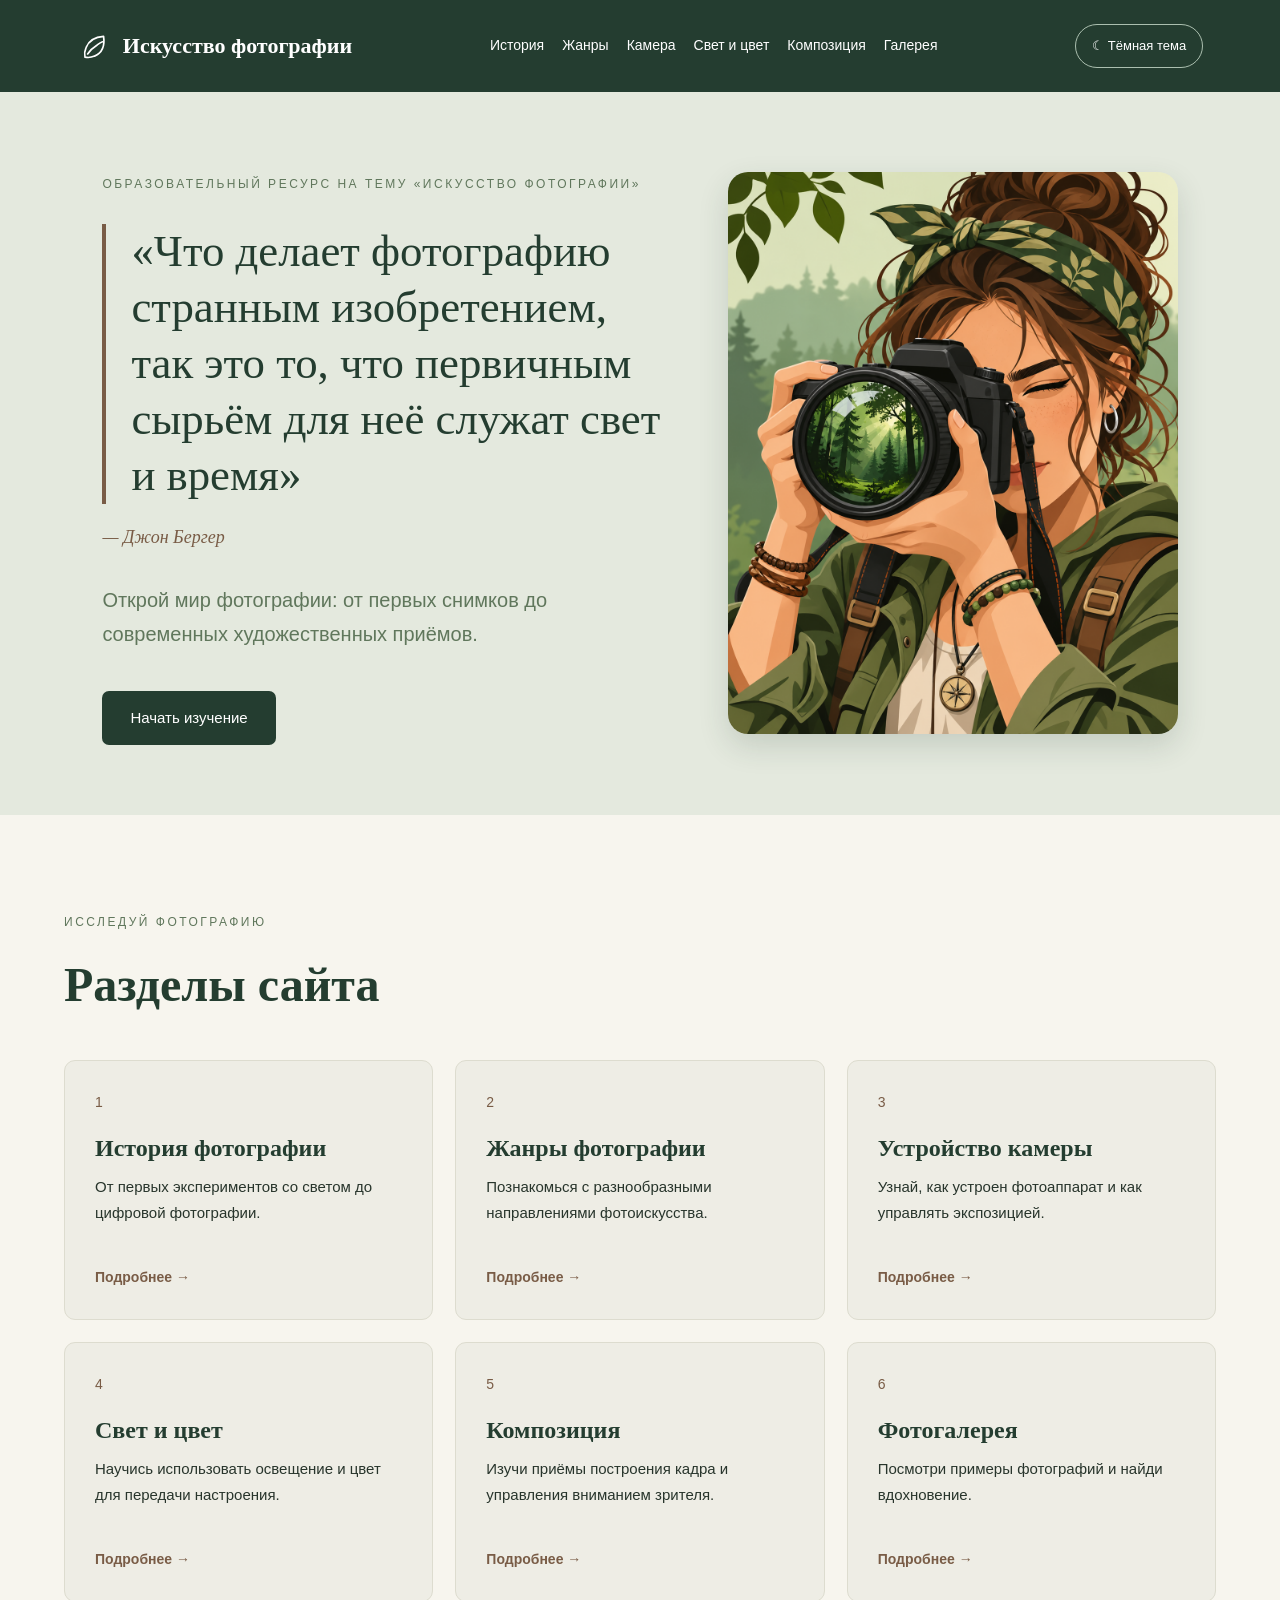
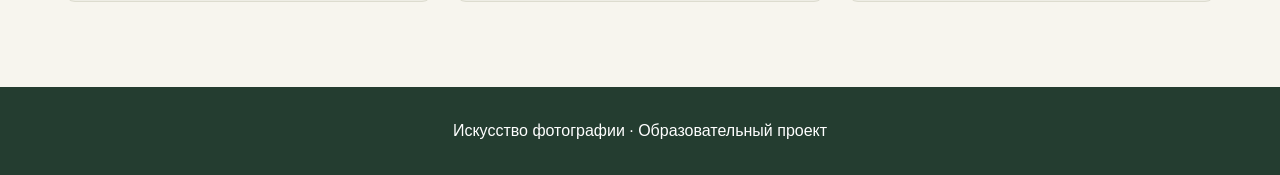
==== commit 6c6865f0: "Save current website version" ====
--- a/html/index.html
+++ b/html/index.html
@@ -13,7 +13,27 @@
 <body>
 
     <header class="header">
-        <a href="index.html" class="logo">Искусство фотографии</a>
+        <a class="logo" href="../html/index.html">
+            <span class="logo-icon" aria-hidden="true">
+                <svg viewBox="0 0 64 64" fill="none" xmlns="http://www.w3.org/2000/svg">
+                    <path
+                        d="M50 14C34 15 22 23 17 35C13 44 15 53 15 53C15 53 24 55 33 51C45 46 53 34 50 14Z"
+                        stroke="currentColor"
+                        stroke-width="3.2"
+                        stroke-linecap="round"
+                        stroke-linejoin="round"
+                    />
+                    <path
+                        d="M20 47C24 41 30 35 38 30C42 27 45 25 48 24"
+                        stroke="currentColor"
+                        stroke-width="3.2"
+                        stroke-linecap="round"
+                        stroke-linejoin="round"
+                    />
+                </svg>
+            </span>
+            <span class="logo-text">Искусство фотографии</span>
+        </a>
 
         <nav class="nav" aria-label="Основная навигация">
             <a href="history.html">История</a>
@@ -72,7 +92,7 @@
                 <div class="sections-grid">
 
                     <a href="history.html" class="section-card">
-                        <span class="card-number">01</span>
+                        <span class="card-number">1</span>
                         <h3>История фотографии</h3>
                         <p>
                             От первых экспериментов со светом
@@ -82,7 +102,7 @@
                     </a>
 
                     <a href="genres.html" class="section-card">
-                        <span class="card-number">02</span>
+                        <span class="card-number">2</span>
                         <h3>Жанры фотографии</h3>
                         <p>
                             Познакомься с разнообразными
@@ -92,7 +112,7 @@
                     </a>
 
                     <a href="camera.html" class="section-card">
-                        <span class="card-number">03</span>
+                        <span class="card-number">3</span>
                         <h3>Устройство камеры</h3>
                         <p>
                             Узнай, как устроен фотоаппарат
@@ -102,7 +122,7 @@
                     </a>
 
                     <a href="light.html" class="section-card">
-                        <span class="card-number">04</span>
+                        <span class="card-number">4</span>
                         <h3>Свет и цвет</h3>
                         <p>
                             Научись использовать освещение
@@ -112,7 +132,7 @@
                     </a>
 
                     <a href="composition.html" class="section-card">
-                        <span class="card-number">05</span>
+                        <span class="card-number">5</span>
                         <h3>Композиция</h3>
                         <p>
                             Изучи приёмы построения кадра
@@ -122,7 +142,7 @@
                     </a>
 
                     <a href="gallery.html" class="section-card">
-                        <span class="card-number">06</span>
+                        <span class="card-number">6</span>
                         <h3>Фотогалерея</h3>
                         <p>
                             Посмотри примеры фотографий
--- a/css/style.css
+++ b/css/style.css
@@ -1,45 +1,13 @@
 
-
-:root {
-    --background: #F7F5EE;
-    --green: #243D30;
-    --accent: #71836A;
-    --brown: #795C46;
-    --sand: #C8AF91;
-    --text: #28352C;
-}
-
-
-* {
-    box-sizing: border-box;
-}
-
-body {
-    margin: 0;
-    background: var(--background);
-    color: var(--text);
-    font-family: Arial, sans-serif;
-    line-height: 1.6;
-}
-
-.header {
-    display: flex;
-    justify-content: space-between;
-    align-items: center;
-    flex-wrap: wrap;
-    gap: 20px;
-    padding: 24px 6%;
-    background: var(--green);
-}
-
-.logo {
-    font-family: Georgia, serif;
-    font-size: 22px;
-    font-weight: bold;
-    color: white;
-    text-decoration: none;
-}
-
+/* ==================================================
+   ИСКУССТВО ФОТОГРАФИИ
+   ОБЩИЙ ФАЙЛ СТИЛЕЙ ДЛЯ ВСЕХ СТРАНИЦ
+================================================== */
+
+
+/* ==================================================
+   1. ПЕРЕМЕННЫЕ И БАЗОВЫЕ СТИЛИ
+================================================== */
 
 :root {
     --background: #F7F5EE;
@@ -49,9 +17,15 @@
     --sand: #C8AF91;
     --text: #28352C;
     --card: #EEEDE5;
-}
-
-* {
+    --surface: #EEEDE5;
+    --green-soft: #DCE3D6;
+    --border: #D5D9CD;
+    --light: #FFFFFF;
+}
+
+*,
+*::before,
+*::after {
     box-sizing: border-box;
 }
 
@@ -61,14 +35,76 @@
 
 body {
     margin: 0;
+    min-width: 320px;
     background: var(--background);
     color: var(--text);
-    font-family: Arial, sans-serif;
-    line-height: 1.6;
+    font-family: Arial, Helvetica, sans-serif;
+    font-size: 16px;
+    line-height: 1.7;
+}
+
+img {
+    max-width: 100%;
+}
+
+button,
+select,
+input,
+textarea {
+    font: inherit;
+}
+
+button {
+    cursor: pointer;
 }
 
 a {
     color: inherit;
+}
+
+a:focus-visible,
+button:focus-visible,
+select:focus-visible {
+    outline: 3px solid var(--sand);
+    outline-offset: 3px;
+}
+
+.container {
+    width: 100%;
+    max-width: 1200px;
+    margin: 0 auto;
+    padding: 0 24px;
+}
+
+.container.narrow,
+.narrow {
+    max-width: 960px;
+}
+
+.subtitle,
+.eyebrow {
+    color: #60775C;
+    text-transform: uppercase;
+    letter-spacing: 2.5px;
+    font-size: 12px;
+    font-weight: 500;
+}
+
+[hidden] {
+    display: none !important;
+}
+
+
+/* ==================================================
+   2. ШАПКА САЙТА
+================================================== */
+
+/* Поддержка обеих версий HTML */
+
+.header,
+.site-header {
+    background: var(--green);
+    color: white;
 }
 
 .header {
@@ -78,53 +114,298 @@
     flex-wrap: wrap;
     gap: 20px;
     padding: 24px 6%;
-    background: var(--green);
+}
+
+.header-inner {
+    min-height: 85px;
+    display: flex;
+    justify-content: space-between;
+    align-items: center;
+    gap: 25px;
 }
 
 .logo {
+    display: inline-flex;
+    align-items: center;
+    gap: 12px;
+
     font-family: Georgia, serif;
     font-size: 22px;
     font-weight: bold;
     color: white;
     text-decoration: none;
-}
-
-.nav {
+    flex-shrink: 0;
+}
+
+.logo-icon {
+    display: inline-flex;
+    align-items: center;
+    justify-content: center;
+    width: 34px;
+    height: 34px;
+    flex-shrink: 0;
+    color: white;
+}
+
+.logo-icon svg {
+    display: block;
+    width: 100%;
+    height: 100%;
+}
+
+.logo-text {
+    display: inline-block;
+    line-height: 1.1;
+}
+
+.nav,
+.site-nav {
     display: flex;
     flex-wrap: wrap;
+    align-items: center;
     gap: 18px;
 }
 
-.nav a {
+.nav a,
+.site-nav a {
     color: white;
     text-decoration: none;
     font-size: 14px;
-}
-
-.nav a:hover {
+    transition: color 0.2s;
+}
+
+.nav a:hover,
+.site-nav a:hover {
     color: #C5D4BB;
 }
+
+.nav a[aria-current="page"],
+.site-nav a[aria-current="page"] {
+    color: #DCE9D3;
+    text-decoration: underline;
+    text-underline-offset: 6px;
+}
+
+/* Мобильная кнопка */
+
+.menu-toggle {
+    display: none;
+    padding: 7px 13px;
+    border: 1px solid #A9BDA9;
+    border-radius: 8px;
+    background: transparent;
+    color: white;
+    font-size: 24px;
+}
+
+
+/* ==================================================
+   3. ОБЩИЕ ЭЛЕМЕНТЫ
+================================================== */
+
+.back-link {
+    display: inline-flex;
+    align-items: center;
+    gap: 10px;
+    margin-bottom: 30px;
+    color: var(--green);
+    text-decoration: none;
+    font-size: 16px;
+    font-weight: 500;
+}
+
+.back-link:hover {
+    color: var(--brown);
+}
+
+.button {
+    display: inline-block;
+    margin-top: 20px;
+    padding: 14px 28px;
+    border: none;
+    border-radius: 7px;
+    background: var(--green);
+    color: white;
+    text-decoration: none;
+    text-align: center;
+    font-size: 15px;
+    transition: background 0.2s;
+}
+
+.button:hover {
+    background: #41634D;
+}
+
+.footer,
+.site-footer {
+    padding: 30px 20px;
+    background: var(--green);
+    color: white;
+    text-align: center;
+}
+
+.footer p,
+.site-footer p {
+    margin: 0;
+}
+
+
+/* ==================================================
+   4. ОБЩИЕ ЗАГОЛОВКИ И ВСТУПЛЕНИЯ
+================================================== */
+
+.page-hero,
+.history-intro,
+.genres-intro,
+.light-intro,
+.composition-intro,
+.gallery-intro,
+.camera-intro {
+    padding: 65px 0 75px;
+    background: #E3E8DD;
+    background-image: none;
+}
+
+.page-hero h1,
+.history-intro h1,
+.genres-intro h1,
+.light-intro h1,
+.composition-intro h1,
+.gallery-intro h1,
+.camera-intro h1 {
+    margin: 15px 0 28px;
+    color: var(--green);
+    font-family: Georgia, serif;
+    font-size: clamp(38px, 5vw, 65px);
+    font-weight: 700;
+    line-height: 1.2;
+}
+
+.history-lead,
+.genres-lead,
+.light-lead,
+.composition-lead,
+.gallery-lead,
+.camera-lead,
+.intro-copy p {
+    max-width: 900px;
+    font-size: 19px;
+    line-height: 1.85;
+}
+
+.genres-quote,
+.light-quote,
+.composition-quote,
+.intro-copy blockquote {
+    max-width: 850px;
+    margin: 30px 0;
+    padding: 25px 30px;
+    border-left: 4px solid var(--brown);
+    border-radius: 0 12px 12px 0;
+    background: #EAEDE5;
+    color: var(--green);
+    font-family: Georgia, serif;
+    font-size: 20px;
+    font-style: italic;
+}
+
+.intro-copy {
+    padding: 35px 0 20px;
+}
+
+.intro-copy cite {
+    display: block;
+    margin-top: 10px;
+    color: var(--brown);
+    font-size: 15px;
+}
+
+
+/* ==================================================
+   5. ПОЛОСЫ СОДЕРЖАНИЯ СТРАНИЦ
+================================================== */
+
+.section-nav,
+.history-navigation,
+.genres-navigation,
+.light-navigation,
+.composition-navigation,
+.camera-navigation {
+    padding: 35px 0;
+    background: #DCE3D6;
+    background-image: none;
+}
+
+.history-navigation h2,
+.light-navigation h2,
+.composition-navigation h2 {
+    margin: 0 0 25px;
+    color: var(--green);
+    font-family: Georgia, serif;
+    font-size: 28px;
+}
+
+.history-menu,
+.genres-menu,
+.light-menu,
+.composition-menu,
+.camera-menu,
+.chips {
+    display: flex;
+    flex-wrap: wrap;
+    gap: 12px;
+}
+
+.history-menu a,
+.genres-menu a,
+.light-menu a,
+.composition-menu a,
+.camera-menu a,
+.chips a {
+    display: inline-block;
+    padding: 11px 17px;
+    border: 1px solid #BFCBB9;
+    border-radius: 24px;
+    background: var(--background);
+    color: var(--green);
+    text-decoration: none;
+    font-size: 14px;
+    transition:
+        background 0.2s,
+        color 0.2s;
+}
+
+.history-menu a:hover,
+.genres-menu a:hover,
+.light-menu a:hover,
+.composition-menu a:hover,
+.camera-menu a:hover,
+.chips a:hover {
+    background: var(--green);
+    color: white;
+}
+
+
+/* ==================================================
+   6. ГЛАВНАЯ СТРАНИЦА — СТАРАЯ ВЕРСИЯ
+================================================== */
 
 .hero {
     min-height: 78vh;
     display: flex;
     align-items: center;
     padding: 70px 8%;
-    background: linear-gradient(
-        120deg,
-        #E4E9DE,
-        #F7F5EE
-    );
+    background: #E4E9DE;
 }
 
 .hero-wrapper {
-    width: 100%;
-    max-width: 1300px;
-    margin: 0 auto;
     display: flex;
     align-items: center;
     justify-content: space-between;
     gap: 55px;
+    width: 100%;
+    max-width: 1300px;
+    margin: 0 auto;
 }
 
 .hero-content {
@@ -133,105 +414,74 @@
     max-width: 680px;
 }
 
-.subtitle {
-    color: #60775C;
-    text-transform: uppercase;
-    letter-spacing: 3px;
-    font-size: 12px;
-}
-
 .hero-quote {
+    margin: 30px 0 12px;
+    padding-left: 25px;
+    border-left: 4px solid var(--brown);
+    color: var(--green);
     font-family: Georgia, serif;
     font-size: clamp(30px, 3.5vw, 48px);
+    font-weight: normal;
     line-height: 1.25;
-    font-weight: normal;
-    color: var(--green);
-    border-left: 4px solid var(--brown);
-    padding-left: 25px;
-    margin: 30px 0 12px;
 }
 
 .quote-author {
+    margin-bottom: 30px;
     color: var(--brown);
     font-family: Georgia, serif;
+    font-size: 18px;
     font-style: italic;
-    font-size: 18px;
-    margin-bottom: 30px;
 }
 
 .hero-text {
+    max-width: 530px;
     color: #60775C;
     font-size: 20px;
-    max-width: 530px;
-}
-
-.button {
-    display: inline-block;
-    margin-top: 25px;
-    padding: 14px 28px;
-    background: var(--green);
-    color: white;
-    text-decoration: none;
-    border-radius: 6px;
-    transition: background 0.2s;
-}
-
-.button:hover {
-    background: #41634D;
-}
-
+}
 
 .hero-image {
     flex: 0 1 450px;
     min-width: 0;
-    transform: translateX(-30px);
-}
-
+}
 
 .hero-image img {
     display: block;
     width: 100%;
     height: auto;
     object-fit: contain;
-
     border-radius: 20px;
-    box-shadow: 0 12px 30px rgba(36, 61, 48, 0.22);
-}
-
-
-.container {
-    max-width: 1200px;
-    margin: 0 auto;
-    padding: 0 24px;
+    box-shadow: 0 12px 30px rgba(36, 61, 48, 0.16);
 }
 
 .sections {
-    padding: 90px 0;
+    padding: 85px 0;
 }
 
 .section-heading {
+    margin: 8px 0 35px;
+    color: var(--green);
     font-family: Georgia, serif;
     font-size: clamp(32px, 4vw, 48px);
-    color: var(--green);
-    margin: 8px 0 35px;
 }
 
 .sections-grid {
     display: grid;
-    grid-template-columns: repeat(3, 1fr);
+    grid-template-columns: repeat(3, minmax(0, 1fr));
     gap: 22px;
 }
 
 .section-card {
     display: flex;
     flex-direction: column;
+    min-height: 260px;
     padding: 30px;
-    min-height: 260px;
+    border: 1px solid #DDDCCF;
+    border-radius: 11px;
     background: var(--card);
-    border: 1px solid #DDDCCF;
-    border-radius: 10px;
     text-decoration: none;
-    transition: transform 0.2s, box-shadow 0.2s;
+    transition:
+        transform 0.2s,
+        box-shadow 0.2s;
 }
 
 .section-card:hover {
@@ -242,191 +492,258 @@
 .card-number {
     color: var(--brown);
     font-size: 14px;
-    letter-spacing: 2px;
+    letter-spacing: 1px;
 }
 
 .section-card h3 {
+    margin: 18px 0 10px;
+    color: var(--green);
     font-family: Georgia, serif;
     font-size: 24px;
     line-height: 1.3;
-    color: var(--green);
-    margin: 18px 0 10px;
 }
 
 .section-card p {
+    margin: 0 0 20px;
     font-size: 15px;
-    margin: 0 0 20px;
 }
 
 .card-link {
     margin-top: auto;
     color: var(--brown);
+    font-size: 14px;
     font-weight: bold;
+}
+
+
+/* ==================================================
+   7. ГЛАВНАЯ СТРАНИЦА — НОВАЯ ВЕРСИЯ
+================================================== */
+
+.home-hero {
+    padding: 70px 0;
+    background: #E8ECE3;
+}
+
+.home-hero-grid {
+    display: grid;
+    grid-template-columns: 1.1fr 0.9fr;
+    gap: 50px;
+    align-items: center;
+}
+
+.home-hero-content {
+    min-width: 0;
+}
+
+.home-hero h1,
+.home-hero h2,
+.home-main-title {
+    margin: 15px 0 25px;
+    color: var(--green);
+    font-family: Georgia, serif;
+    font-size: clamp(40px, 5vw, 66px);
+    line-height: 1.15;
+}
+
+.home-quote {
+    max-width: 660px;
+    margin: 0 0 28px;
+    padding: 26px 30px;
+    border-left: 4px solid var(--brown);
+    border-radius: 0 12px 12px 0;
+    background: #F7F5EE;
+}
+
+.home-quote p {
+    margin: 0;
+    color: var(--green);
+    font-family: Georgia, serif;
+    font-size: clamp(18px, 2vw, 23px);
+    line-height: 1.6;
+}
+
+.home-quote cite {
+    display: block;
+    margin-top: 15px;
+    color: var(--brown);
     font-size: 14px;
-}
-
-.footer {
-    padding: 28px;
+    font-style: normal;
+    text-align: right;
+}
+
+.home-intro {
+    max-width: 550px;
+    margin-bottom: 35px;
+    color: #60775C;
+    font-size: 19px;
+}
+
+.home-art {
+    display: block;
+    width: 100%;
+    max-height: 430px;
+    object-fit: contain;
+}
+
+.content-section {
+    padding: 65px 0 85px;
+}
+
+.content-section.tinted {
+    background: #E8EDE3;
+}
+
+.content-section > .container > h2 {
+    color: var(--green);
+    font-family: Georgia, serif;
+    font-size: clamp(30px, 4vw, 43px);
+}
+
+.home-sections-lead {
+    max-width: 700px;
+    margin-bottom: 35px;
+    font-size: 17px;
+}
+
+.topic-grid {
+    display: grid;
+    grid-template-columns: repeat(3, minmax(0, 1fr));
+    gap: 20px;
+}
+
+.topic-card {
+    display: flex;
+    flex-direction: column;
+    min-height: 235px;
+    padding: 27px;
+    border: 1px solid var(--border);
+    border-radius: 14px;
+    background: var(--card);
+    text-decoration: none;
+    transition:
+        transform 0.2s,
+        box-shadow 0.2s;
+}
+
+.topic-card:hover {
+    transform: translateY(-4px);
+    box-shadow: 0 12px 25px rgba(36, 61, 48, 0.11);
+}
+
+.topic-card h3 {
+    margin: 12px 0;
+    color: var(--green);
+    font-family: Georgia, serif;
+    font-size: 24px;
+}
+
+.topic-card p {
+    margin-bottom: 20px;
+    font-size: 15px;
+}
+
+.topic-card b {
+    margin-top: auto;
+    color: var(--brown);
+    font-size: 14px;
+}
+
+.home-final {
+    max-width: 850px;
+    margin: 0 auto;
     text-align: center;
-    background: var(--green);
-    color: white;
-}
-
-@media (max-width: 1000px) {
-    .sections-grid {
-        grid-template-columns: repeat(2, 1fr);
-    }
-
-    .hero-wrapper {
-        gap: 30px;
-    }
-
-    .hero-image {
-        flex-basis: 300px;
-        transform: none;
-    }
-}
-
-@media (max-width: 768px) {
-    .header {
-        flex-direction: column;
-        align-items: flex-start;
-    }
-
-    .hero {
-        padding: 60px 7%;
-    }
-
-    .hero-wrapper {
-        flex-direction: column;
-        align-items: flex-start;
-    }
-
-    .hero-content {
-        width: 100%;
-    }
-
-    .hero-image {
-        width: 100%;
-        max-width: 340px;
-        flex-basis: auto;
-        align-self: center;
-    }
-
-    .hero-text {
-        font-size: 18px;
-    }
-
-    .sections {
-        padding: 65px 0;
-    }
-
-    .sections-grid {
-        grid-template-columns: 1fr;
-    }
-}
-
-
-/* ===== ИСТОРИЯ ФОТОГРАФИИ ===== */
-
-.history-intro {
-    padding: 85px 0 75px;
-    background: linear-gradient(120deg, #E4E9DE, #F7F5EE);
-}
-
-.history-intro h1 {
-    font-family: Georgia, serif;
-    font-size: clamp(40px, 6vw, 70px);
-    line-height: 1.15;
-    color: var(--green);
-    margin: 20px 0;
-}
-
-.history-lead {
-    max-width: 850px;
-    color: var(--text);
-    font-size: 20px;
-    line-height: 1.8;
-}
-
-.history-navigation {
-    padding: 45px 0;
-    background: #E9EDE3;
-}
-
-.history-navigation h2 {
-    font-family: Georgia, serif;
-    font-size: 28px;
-    color: var(--green);
-    margin: 0 0 25px;
-}
-
-.history-menu {
-    display: flex;
-    flex-wrap: wrap;
-    gap: 12px;
-}
-
-.history-menu a {
-    padding: 12px 18px;
-    background: var(--background);
-    border: 1px solid #C9D2C4;
-    border-radius: 8px;
-    color: var(--green);
-    text-decoration: none;
-    font-size: 14px;
-    transition: 0.2s;
-}
-
-.history-menu a:hover {
-    background: var(--green);
-    color: white;
-}
+}
+
+.home-final h2 {
+    color: var(--green);
+    font-family: Georgia, serif;
+    font-size: clamp(28px, 4vw, 42px);
+}
+
+.home-final p:not(.eyebrow) {
+    font-size: 17px;
+    line-height: 1.9;
+}
+
+
+/* ==================================================
+   8. ИСТОРИЯ ФОТОГРАФИИ
+================================================== */
 
 .history-content {
     padding: 35px 0 90px;
 }
 
-.history-block {
+.history-block,
+.article-section {
     max-width: 950px;
     margin: 0 auto;
-    padding: 65px 0;
+    padding: 60px 0;
     border-bottom: 1px solid #D4D9CE;
     scroll-margin-top: 20px;
 }
 
-.history-heading {
+.history-heading,
+.article-heading {
     display: flex;
     align-items: flex-start;
     gap: 25px;
     margin-bottom: 35px;
 }
 
-.history-number {
+.history-number,
+.section-number {
+    color: var(--brown);
     font-family: Georgia, serif;
     font-size: 46px;
-    color: var(--brown);
     line-height: 1;
 }
 
-.history-heading h2 {
+.history-heading h2,
+.article-heading h2 {
+    margin: 5px 0;
+    color: var(--green);
     font-family: Georgia, serif;
     font-size: clamp(28px, 4vw, 42px);
     line-height: 1.2;
-    color: var(--green);
-    margin: 8px 0;
-}
-
-.history-block > p {
+}
+
+.history-block > p,
+.article-section > p {
+    margin: 0 0 22px;
     font-size: 17px;
     line-height: 1.9;
-    margin: 0 0 22px;
-}
-
-
+}
+
+/* Одиночные изображения истории */
 
 .history-figure {
-    margin: 35px 0 65px;
+    width: 100%;
+    max-width: 720px;
+    margin: 35px auto 65px;
+    text-align: center;
+}
+
+.history-photo {
+    display: flex;
+    justify-content: center;
+    align-items: center;
+    min-height: 0;
+    padding: 0;
+    border: none;
+    background: transparent;
+}
+
+.history-photo img {
+    display: block;
+    width: auto;
+    max-width: 100%;
+    max-height: 500px;
+    height: auto;
+    object-fit: contain;
+    border-radius: 14px;
+    cursor: zoom-in;
 }
 
 .history-figure figcaption {
@@ -436,908 +753,443 @@
     text-align: center;
 }
 
-
-.history-photo {
-    display: flex;
-    align-items: center;
-    justify-content: center;
-    padding: 0;
-    padding-bottom: 35px;
-    border: none;
-    background: transparent;
-    min-height: 0;
-}
-
-.history-photo img {
-    display: block;
-    width: 100%;
-    height: auto;
-    border-radius: 14px;
-}
+/* Изображения 2 и 3 рядом */
 
 .history-images {
     display: grid;
     grid-template-columns: repeat(2, minmax(0, 1fr));
-    gap: 25px;
-    max-width: 900px;
+    gap: 30px;
+    width: 100%;
+    max-width: 1100px;
     margin: 40px auto 65px;
-    align-items: start;
+    align-items: center;
+}
+
+.history-small-figure {
+    min-width: 0;
+    margin: 0;
+    text-align: center;
 }
 
 .history-small-figure img {
     display: block;
     width: 100%;
-    height: 330px;
+    height: 400px;
+    max-height: none;
     object-fit: contain;
-    border-radius: 12px;
-}
-
-
-.history-small-figure img {
-    display: block;
-    width: 100%;
-    height: 260px;
-    object-fit: contain;
-    border-radius: 12px;
+    border-radius: 14px;
+    cursor: zoom-in;
 }
 
 .history-small-figure figcaption {
     margin-top: 12px;
+    color: var(--brown);
     font-size: 14px;
+    text-align: center;
+}
+
+/* Новые классы истории */
+
+.photo-figure {
+    width: 100%;
+    max-width: 840px;
+    margin: 35px auto 60px;
+    text-align: center;
+}
+
+.photo-figure img {
+    display: block;
+    width: auto;
+    max-width: 100%;
+    max-height: 550px;
+    height: auto;
+    margin: 0 auto;
+    object-fit: contain;
+    border-radius: 14px;
+    cursor: zoom-in;
+}
+
+.photo-figure figcaption {
+    margin-top: 12px;
     color: var(--brown);
+    font-size: 14px;
     text-align: center;
 }
 
-
-.history-next {
+.history-compact {
+    max-width: 460px;
+}
+
+.history-compact img {
+    max-height: 460px;
+}
+
+.history-featured {
+    max-width: 960px;
+}
+
+.history-featured img {
+    max-height: 670px;
+}
+
+.history-pair {
+    display: grid;
+    grid-template-columns: repeat(2, minmax(0, 1fr));
+    align-items: center;
+    gap: 25px;
+    max-width: 1100px;
+    margin: 40px auto 65px;
+}
+
+.history-pair .photo-figure {
+    min-width: 0;
+    max-width: none;
+    margin: 0;
+}
+
+.history-pair-small img,
+.history-pair-large img {
+    width: 100%;
+    height: 400px;
+    object-fit: contain;
+    border-radius: 14px;
+}
+
+/* Завершающий блок истории */
+
+.history-next,
+.next-panel {
     margin-top: 60px;
     padding: 40px;
+    border-radius: 14px;
     background: #E7EBDD;
-    border-radius: 14px;
-}
-
-.history-next h3 {
+}
+
+.history-next h3,
+.next-panel h2 {
+    margin: 12px 0;
+    color: var(--green);
     font-family: Georgia, serif;
     font-size: 30px;
-    color: var(--green);
-    margin: 12px 0;
-}
-
-@media (max-width: 768px) {
-    .history-intro {
-        padding: 55px 0;
-    }
-
-    .history-lead {
-        font-size: 17px;
-    }
-
-    .history-heading {
-        gap: 15px;
-    }
-
-    .history-number {
-        font-size: 34px;
-    }
-
-    .history-block {
-        padding: 45px 0;
-    }
-
-    .history-block > p {
-        font-size: 16px;
-    }
-
-    .history-images {
-        grid-template-columns: 1fr;
-    }
-
-    .history-next {
-        padding: 25px;
-    }
-}
-
-
-.back-link {
-    display: inline-flex;
-    align-items: center;
-    gap: 10px;
-    margin-bottom: 30px;
-    color: var(--green);
-    text-decoration: none;
-    font-size: 16px;
-    font-weight: 500;
-    transition: color 0.2s;
-}
-
-.back-link span {
-    font-size: 26px;
-    transition: transform 0.2s;
-}
-
-.back-link:hover {
-    color: var(--brown);
-}
-
-.back-link:hover span {
-    transform: translateX(-5px);
-}
-
-
-/* ===== ПРОСМОТРЩИК ФОТОГРАФИЙ ===== */
-
-.lightbox-trigger {
-    cursor: zoom-in;
-}
-
-.lightbox-trigger:focus-visible {
-    outline: 3px solid var(--brown);
-    outline-offset: 4px;
-}
-
-/* Затемнение страницы */
-.lightbox {
-    display: none;
-    position: fixed;
-    inset: 0;
-    z-index: 9999;
-    background: rgba(18, 28, 22, 0.96);
-
-    align-items: center;
-    justify-content: center;
-    padding: 65px 70px;
-}
-
-.lightbox.active {
-    display: flex;
-}
-
-body.lightbox-open {
-    overflow: hidden;
-}
-
-/* Центральная часть */
-.lightbox-content {
-    display: flex;
-    flex-direction: column;
-    align-items: center;
-    justify-content: center;
-    max-width: 100%;
-    max-height: 100%;
-    min-width: 0;
-}
-
-.lightbox-image {
-    display: block;
-    max-width: 100%;
-    max-height: 72vh;
-    width: auto;
-    height: auto;
-    object-fit: contain;
-    border-radius: 10px;
-    box-shadow: 0 12px 45px rgba(0, 0, 0, 0.4);
-}
-
-/* Подпись */
-.lightbox-caption {
-    margin: 18px 0 5px;
-    color: #F7F5EE;
-    font-size: 16px;
-    text-align: center;
-}
-
-.lightbox-counter {
-    margin: 0;
-    color: #C8AF91;
-    font-size: 14px;
-}
-
-/* Общий стиль кнопок */
-.lightbox-close,
-.lightbox-prev,
-.lightbox-next {
-    position: absolute;
-    border: none;
-    background: rgba(247, 245, 238, 0.12);
-    color: white;
-    cursor: pointer;
-    display: flex;
-    align-items: center;
-    justify-content: center;
-    transition: background 0.2s;
-}
-
-.lightbox-close:hover,
-.lightbox-prev:hover,
-.lightbox-next:hover {
-    background: rgba(247, 245, 238, 0.28);
-}
-
-/* Крестик справа сверху */
-.lightbox-close {
-    top: 22px;
-    right: 28px;
-    width: 46px;
-    height: 46px;
-    border-radius: 50%;
-    font-size: 32px;
-    z-index: 2;
-}
-
-/* Стрелки */
-.lightbox-prev,
-.lightbox-next {
-    top: 50%;
-    transform: translateY(-50%);
-    width: 45px;
-    height: 55px;
-    border-radius: 10px;
-    font-size: 24px;
-}
-
-.lightbox-prev {
-    left: 18px;
-}
-
-.lightbox-next {
-    right: 18px;
-}
-
-.lightbox-prev[hidden],
-.lightbox-next[hidden] {
-    display: none;
-}
-
-/* Телефоны */
-@media (max-width: 768px) {
-    .lightbox {
-        padding: 70px 45px;
-    }
-
-    .lightbox-image {
-        max-height: 65vh;
-    }
-
-    .lightbox-close {
-        top: 15px;
-        right: 15px;
-    }
-
-    .lightbox-prev {
-        left: 3px;
-    }
-
-    .lightbox-next {
-        right: 3px;
-    }
-
-    .lightbox-caption {
-        font-size: 14px;
-    }
-}
-
-
-/* ======================================
-   СТРАНИЦА «ЖАНРЫ ФОТОГРАФИИ»
-====================================== */
-
-/* Вступление */
-
-.genres-intro {
-    padding: 65px 0 75px;
-    background: linear-gradient(120deg, #E4E9DE, #F7F5EE);
-}
-
-.genres-intro h1 {
-    font-family: Georgia, serif;
-    font-size: clamp(40px, 5vw, 64px);
-    line-height: 1.2;
-    color: var(--green);
-    margin: 15px 0 35px;
-}
-
-/* Цитата */
-
-.genres-quote {
-    max-width: 850px;
-    margin: 0;
-    padding: 25px 30px;
-    border-left: 4px solid var(--brown);
-    border-radius: 0 12px 12px 0;
-    background: rgba(255, 255, 255, 0.4);
-    font-family: Georgia, serif;
-    font-size: 19px;
-    font-style: italic;
-    line-height: 1.8;
-    color: var(--green);
-}
-
-.genres-quote cite {
-    display: block;
-    margin-top: 15px;
-    font-size: 15px;
-    color: var(--brown);
-}
-
-/* Основной раздел */
+}
+
+
+/* ==================================================
+   9. ЖАНРЫ ФОТОГРАФИИ
+================================================== */
 
 .genres-section {
-    padding: 75px 0 90px;
+    padding: 65px 0 90px;
 }
 
 .genres-heading {
+    margin-bottom: 35px;
+}
+
+.genres-heading h2 {
+    color: var(--green);
     font-family: Georgia, serif;
     font-size: 38px;
-    color: var(--green);
-    margin: 0 0 15px;
-}
-
-.genres-section > .container > p {
-    max-width: 850px;
-    margin-bottom: 30px;
-    font-size: 17px;
-    line-height: 1.8;
-}
-
-/* Фильтры */
-
-.genre-filters {
+}
+
+.genre-filters,
+.filters {
     display: flex;
     flex-wrap: wrap;
     gap: 12px;
-    margin: 30px 0 15px;
-}
-
-.genre-filter {
-    padding: 12px 20px;
-    border: 1px solid #BEC9B8;
-    border-radius: 30px;
+    margin-bottom: 25px;
+}
+
+.genre-filter,
+.filters button,
+.gallery-filter {
+    padding: 11px 19px;
+    border: 1px solid #BFCBB9;
+    border-radius: 25px;
     background: #E7EBDD;
     color: var(--green);
     font-size: 14px;
     cursor: pointer;
-    transition: 0.2s;
-}
-
-.genre-filter:hover {
-    background: #CCD8C5;
-}
-
-.genre-filter.active {
+    transition:
+        background 0.2s,
+        color 0.2s;
+}
+
+.genre-filter:hover,
+.genre-filter.active,
+.filters button:hover,
+.filters button.active,
+.gallery-filter:hover,
+.gallery-filter.active {
     background: var(--green);
     color: white;
-    border-color: var(--green);
-}
-
-.genre-count {
-    margin: 0 0 30px;
-    color: var(--brown);
-    font-size: 14px;
-}
-
-/* Сетка карточек */
-
-.genres-grid {
+}
+
+.genres-grid,
+.genre-grid {
     display: grid;
     grid-template-columns: repeat(2, minmax(0, 1fr));
-    gap: 30px;
-    align-items: start;
-}
-
-/* Карточки */
+    gap: 28px;
+}
 
 .genre-card {
     min-width: 0;
     overflow: hidden;
-    background: #EEEDE5;
-    border: 1px solid #DDDCCF;
-    border-radius: 16px;
-    transition: transform 0.25s, box-shadow 0.25s;
+    border: 1px solid var(--border);
+    border-radius: 15px;
+    background: var(--card);
+    transition: box-shadow 0.2s;
 }
 
 .genre-card:hover {
-    transform: translateY(-5px);
-    box-shadow: 0 12px 30px rgba(36, 61, 48, 0.12);
-}
-
-/* Не показываем отфильтрованные карточки */
+    box-shadow: 0 10px 26px rgba(36, 61, 48, 0.12);
+}
 
 .genre-card[hidden] {
-    display: none;
-}
-
-/* Фотографии */
+    display: none !important;
+}
 
 .genre-image {
     width: 100%;
-    aspect-ratio: 16 / 10;
     overflow: hidden;
-    background: #DDE3D7;
-}
-
-.genre-image img {
+}
+
+.genre-image img,
+.genre-card > img {
     display: block;
     width: 100%;
-    height: 100%;
+    height: 300px;
     object-fit: cover;
-    transition: transform 0.35s;
-}
-
-.genre-card:hover .genre-image img {
-    transform: scale(1.035);
-}
-
-/* Заглушка при отсутствии изображения */
-
-.genre-image.missing-image {
-    display: flex;
-    align-items: center;
-    justify-content: center;
-}
-
-.genre-image.missing-image::after {
-    content: "Фотография будет добавлена";
-    color: #60775C;
-    font-family: Georgia, serif;
-    font-style: italic;
-    text-align: center;
-    padding: 20px;
-}
-
-/* Текст карточек */
-
-.genre-info {
-    padding: 28px 30px 32px;
+    cursor: zoom-in;
+}
+
+.genre-info,
+.genre-card-body {
+    padding: 25px 28px 30px;
 }
 
 .genre-number {
     color: var(--brown);
     font-size: 14px;
-    letter-spacing: 2px;
-}
-
-.genre-info h3 {
-    font-family: Georgia, serif;
-    color: var(--green);
-    font-size: 26px;
-    line-height: 1.3;
-    margin: 12px 0 22px;
-}
-
-.genre-info p {
+}
+
+.genre-info h3,
+.genre-card-body h2 {
+    margin: 12px 0 18px;
+    color: var(--green);
+    font-family: Georgia, serif;
+    font-size: 27px;
+    line-height: 1.25;
+}
+
+.genre-info p,
+.genre-card-body p {
+    margin-bottom: 15px;
     font-size: 15px;
     line-height: 1.85;
-    margin: 0 0 18px;
-}
-
-.genre-info p:last-child {
-    margin-bottom: 0;
-}
-
-/* Переход к следующей странице */
+}
+
+.genres-count,
+.results-count {
+    margin-bottom: 25px;
+    color: var(--brown);
+    font-size: 14px;
+}
 
 .genres-next {
-    margin-top: 70px;
-    padding: 45px;
+    margin-top: 60px;
+    padding: 40px;
+    border-radius: 14px;
     background: #E7EBDD;
-    border-radius: 16px;
 }
 
 .genres-next h2 {
-    font-family: Georgia, serif;
-    font-size: 32px;
-    color: var(--green);
-    margin: 12px 0;
-}
-
-/* Адаптация */
-
-@media (max-width: 768px) {
-
-    .genres-intro {
-        padding: 45px 0 55px;
-    }
-
-    .genres-quote {
-        padding: 20px;
-        font-size: 17px;
-    }
-
-    .genres-section {
-        padding: 55px 0;
-    }
-
-    .genres-heading {
-        font-size: 30px;
-    }
-
-    .genres-grid {
-        grid-template-columns: 1fr;
-        gap: 24px;
-    }
-
-    .genre-info {
-        padding: 24px;
-    }
-
-    .genre-info h3 {
-        font-size: 24px;
-    }
-
-    .genres-next {
-        padding: 28px;
-    }
-
-    .genres-next h2 {
-        font-size: 26px;
-    }
-}
-
-
-/* =====================================
-   СТРАНИЦА «СВЕТ И ЦВЕТ»
-===================================== */
-
-/* Вступление */
-
-.light-intro {
-    padding: 65px 0 75px;
-    background: linear-gradient(120deg, #E4E9DE, #F7F5EE);
-}
-
-.light-intro h1 {
-    font-family: Georgia, serif;
-    font-size: clamp(40px, 5vw, 65px);
-    line-height: 1.2;
-    color: var(--green);
-    margin: 15px 0 30px;
-}
-
-.light-quote {
-    max-width: 850px;
-    margin: 0;
-    padding: 25px 30px;
-    border-left: 4px solid var(--brown);
-    background: rgba(255, 255, 255, 0.4);
-    border-radius: 0 12px 12px 0;
-    font-family: Georgia, serif;
-    font-size: 21px;
-    font-style: italic;
-    color: var(--green);
-}
-
-.light-quote cite {
-    display: block;
-    margin-top: 15px;
-    font-size: 15px;
-    color: var(--brown);
-}
-
-.light-lead {
-    max-width: 850px;
-    margin: 35px 0 0;
-    font-size: 19px;
-    line-height: 1.8;
-}
-
-/* Внутренняя навигация */
-
-.light-navigation {
-    padding: 40px 0;
-    background: #E9EDE3;
-}
-
-.light-navigation h2 {
-    font-family: Georgia, serif;
-    font-size: 27px;
-    color: var(--green);
+    color: var(--green);
+    font-family: Georgia, serif;
+    font-size: 30px;
+}
+
+
+/* ==================================================
+   10. СВЕТ И ЦВЕТ
+================================================== */
+
+.light-content {
+    padding: 35px 0 90px;
+}
+
+.light-chapter {
+    padding: 50px 0 20px;
+}
+
+.light-chapter h2 {
     margin: 0 0 25px;
-}
-
-.light-menu {
-    display: flex;
-    flex-wrap: wrap;
-    gap: 12px;
-}
-
-.light-menu a {
-    padding: 12px 18px;
-    background: var(--background);
-    border: 1px solid #C9D2C4;
-    border-radius: 25px;
-    color: var(--green);
-    text-decoration: none;
-    font-size: 14px;
-    transition: 0.2s;
-}
-
-.light-menu a:hover {
-    background: var(--green);
-    color: white;
-}
-
-/* Основное содержимое */
-
-.light-content {
-    padding: 60px 0 90px;
-}
-
-.light-content > .container {
-    max-width: 1100px;
-}
-
-/* Заголовки частей */
-
-.light-chapter {
-    padding: 40px;
-    margin: 20px 0 30px;
-    background: #E7EBDD;
-    border-radius: 16px;
-}
-
-.light-chapter-label {
-    color: var(--brown);
-    font-size: 12px;
-    letter-spacing: 3px;
-    text-transform: uppercase;
-}
-
-.light-chapter h2 {
-    font-family: Georgia, serif;
-    color: var(--green);
-    font-size: 48px;
-    margin: 10px 0;
-}
-
-.light-chapter p {
-    max-width: 750px;
-    margin: 0;
-    font-size: 17px;
-}
-
-.light-color-chapter {
-    margin-top: 85px;
-    background: #EBE5DA;
-}
-
-/* Статьи */
+    color: var(--green);
+    font-family: Georgia, serif;
+    font-size: clamp(34px, 4vw, 46px);
+}
 
 .light-block {
-    padding: 60px 0;
-    border-bottom: 1px solid #D4D9CE;
-    scroll-margin-top: 25px;
+    padding: 55px 0;
+    border-bottom: 1px solid var(--border);
+    scroll-margin-top: 20px;
 }
 
 .light-block-heading {
     display: flex;
     align-items: flex-start;
-    gap: 25px;
+    gap: 23px;
     margin-bottom: 30px;
 }
 
 .light-number {
-    font-family: Georgia, serif;
-    font-size: 46px;
     color: var(--brown);
-    line-height: 1.15;
-}
-
+    font-family: Georgia, serif;
+    font-size: 43px;
+    line-height: 1;
+}
+
+.light-block-heading h3,
 .light-block-heading h2 {
-    font-family: Georgia, serif;
-    font-size: clamp(28px, 3.5vw, 40px);
-    color: var(--green);
-    line-height: 1.25;
     margin: 0;
+    color: var(--green);
+    font-family: Georgia, serif;
+    font-size: clamp(27px, 3vw, 38px);
 }
 
 .light-block > p {
     max-width: 950px;
+    margin: 0 0 22px;
     font-size: 17px;
     line-height: 1.9;
-    margin: 0 0 22px;
-}
-
-/* Фотографии */
+}
 
 .light-photo-grid {
     display: grid;
     grid-template-columns: repeat(2, minmax(0, 1fr));
     gap: 25px;
     margin: 40px 0 60px;
-    align-items: start;
-}
-
-.light-photo-grid-three {
-    grid-template-columns: repeat(3, minmax(0, 1fr));
 }
 
 .light-photo-card {
+    min-width: 0;
     margin: 0;
-    min-width: 0;
-    overflow: hidden;
-    background: #EEEDE5;
-    border: 1px solid #DDDCCF;
-    border-radius: 14px;
-}
-
-.light-image {
-    width: 100%;
-    aspect-ratio: 4 / 3;
-    overflow: hidden;
-    background: #DCE3D7;
-}
-
-.light-image img {
+    text-align: center;
+}
+
+.light-photo-card img {
     display: block;
     width: 100%;
-    height: 100%;
-    object-fit: cover;
+    height: 310px;
+    object-fit: contain;
+    border-radius: 14px;
     cursor: zoom-in;
-    transition: transform 0.3s;
-}
-
-.light-image img:hover {
-    transform: scale(1.035);
-}
-
-.light-photo-card figcaption {
-    display: flex;
-    flex-direction: column;
-    gap: 5px;
-    padding: 17px 20px;
-    font-size: 15px;
+}
+
+.light-photo-card figcaption,
+.light-wide-figure figcaption {
+    margin-top: 13px;
     color: var(--brown);
+    font-size: 14px;
     text-align: center;
 }
 
 .light-photo-card figcaption strong {
-    color: var(--green);
-    font-size: 17px;
+    display: block;
+    color: var(--green);
+    font-size: 16px;
 }
 
 .light-photo-card figcaption span {
-    font-size: 13px;
+    display: block;
+    margin-top: 5px;
+    color: var(--brown);
 }
 
 .light-wide-figure {
-    max-width: 800px;
+    max-width: 850px;
     margin: 40px auto 60px;
-}
-
-.light-wide-figure .light-image {
+    text-align: center;
+}
+
+.light-wide-figure img {
+    display: block;
+    width: auto;
+    max-width: 100%;
+    max-height: 540px;
+    height: auto;
+    margin: 0 auto;
+    object-fit: contain;
     border-radius: 14px;
-}
-
-.light-wide-figure figcaption {
-    margin-top: 12px;
-    text-align: center;
-    font-size: 14px;
-    color: var(--brown);
-}
-
-/* Заглушка для отсутствующих фотографий */
-
-.light-image.is-missing {
-    display: flex;
-    align-items: center;
-    justify-content: center;
-}
-
-.light-image.is-missing::after {
-    content: "Место для фотографии";
-    font-family: Georgia, serif;
-    font-style: italic;
-    color: #60775C;
-    text-align: center;
-    padding: 20px;
-}
-
-.light-image.is-missing img {
-    display: none;
-}
-
-/* Направления света */
+    cursor: zoom-in;
+}
 
 .light-info-grid {
     display: grid;
     grid-template-columns: repeat(2, minmax(0, 1fr));
     gap: 20px;
-    margin: 35px 0 45px;
-}
-
-.light-info-card {
-    padding: 28px;
-    background: #EEEDE5;
-    border-radius: 12px;
-    border: 1px solid #DDDCCF;
-}
-
-.light-info-card > span {
-    font-size: 13px;
-    color: var(--brown);
-    letter-spacing: 2px;
-}
-
-.light-info-card h3 {
+    margin: 30px 0 45px;
+}
+
+.light-info-grid > div,
+.light-info-grid > article {
+    padding: 25px;
+    border: 1px solid var(--border);
+    border-radius: 14px;
+    background: var(--card);
+}
+
+.light-info-grid h3 {
+    margin-top: 0;
+    color: var(--green);
     font-family: Georgia, serif;
     font-size: 24px;
-    color: var(--green);
-    margin: 12px 0;
-}
-
-.light-info-card p {
-    font-size: 15px;
-    line-height: 1.8;
-    margin: 0;
-}
-
-/* Интерактивная цветовая гармония */
+}
+
+/* Цветовой круг и гармонии */
 
 .harmony-demo {
-    margin: 40px 0;
-    padding: 35px;
-    background: #E9EDE3;
-    border-radius: 16px;
-}
-
-.harmony-demo h3 {
-    font-family: Georgia, serif;
-    font-size: 29px;
-    color: var(--green);
-    margin: 0 0 12px;
-}
-
-.harmony-demo > p {
-    font-size: 16px;
-}
-
-.harmony-controls {
+    margin: 35px 0;
+    padding: 30px;
+    border-radius: 15px;
+    background: #E7EBDD;
+}
+
+.harmony-buttons {
     display: flex;
     flex-wrap: wrap;
     gap: 10px;
-    margin: 25px 0;
+    margin-bottom: 25px;
 }
 
 .harmony-button {
     padding: 11px 17px;
-    border: 1px solid #B9C7B1;
-    border-radius: 25px;
-    background: #F7F5EE;
+    border: 1px solid #BCC9B6;
+    border-radius: 22px;
+    background: var(--background);
     color: var(--green);
     cursor: pointer;
-    font-size: 14px;
-    transition: 0.2s;
-}
-
-.harmony-button:hover {
-    background: #D4DEC9;
-}
-
+}
+
+.harmony-button:hover,
 .harmony-button.active {
     background: var(--green);
     color: white;
-    border-color: var(--green);
 }
 
 .harmony-palette {
     display: flex;
     gap: 8px;
     min-height: 120px;
-}
-
-.harmony-swatch {
+    margin: 22px 0;
+}
+
+.harmony-palette > div,
+.harmony-palette > span {
     flex: 1;
+    min-width: 0;
     border-radius: 10px;
-    min-width: 0;
-    border: 1px solid rgba(0, 0, 0, 0.06);
-}
-
-.harmony-description {
-    margin-top: 18px;
-    color: var(--text);
-}
-
-/* Описания гармоний */
+}
 
 .light-harmony-list {
     display: grid;
@@ -1346,204 +1198,39 @@
     margin: 35px 0;
 }
 
-.light-harmony-item {
-    padding: 27px;
-    background: #EEEDE5;
-    border-radius: 12px;
-    border-left: 4px solid var(--brown);
-}
-
-.light-harmony-item h3 {
-    font-family: Georgia, serif;
-    color: var(--green);
-    font-size: 23px;
-    margin: 0 0 15px;
-}
-
-.light-harmony-item p {
-    font-size: 15px;
-    line-height: 1.8;
-    margin: 0;
-}
-
-/* Следующая страница */
+.light-harmony-list > div,
+.light-harmony-list > article {
+    padding: 24px;
+    border-radius: 13px;
+    background: #E7EBDD;
+}
 
 .light-next {
-    margin-top: 65px;
+    margin-top: 60px;
     padding: 40px;
+    border-radius: 14px;
     background: #E7EBDD;
-    border-radius: 14px;
 }
 
 .light-next h2 {
+    color: var(--green);
     font-family: Georgia, serif;
     font-size: 30px;
-    color: var(--green);
-    margin: 12px 0;
-}
-
-/* Адаптивность */
-
-@media (max-width: 768px) {
-
-    .light-intro {
-        padding: 45px 0 55px;
-    }
-
-    .light-quote {
-        padding: 20px;
-        font-size: 18px;
-    }
-
-    .light-lead {
-        font-size: 17px;
-    }
-
-    .light-content {
-        padding: 40px 0 65px;
-    }
-
-    .light-chapter {
-        padding: 25px;
-    }
-
-    .light-chapter h2 {
-        font-size: 37px;
-    }
-
-    .light-block {
-        padding: 45px 0;
-    }
-
-    .light-block-heading {
-        gap: 15px;
-    }
-
-    .light-number {
-        font-size: 34px;
-    }
-
-    .light-block > p {
-        font-size: 16px;
-    }
-
-    .light-photo-grid,
-    .light-photo-grid-three,
-    .light-info-grid,
-    .light-harmony-list {
-        grid-template-columns: 1fr;
-    }
-
-    .harmony-demo {
-        padding: 23px;
-    }
-
-    .harmony-demo h3 {
-        font-size: 24px;
-    }
-
-    .harmony-palette {
-        min-height: 85px;
-    }
-
-    .light-next {
-        padding: 27px;
-    }
-
-    .light-next h2 {
-        font-size: 25px;
-    }
-}
-
-
-/* =====================================
-   СТРАНИЦА «КОМПОЗИЦИЯ»
-===================================== */
-
-/* Вступление */
-
-.composition-intro {
-    padding: 65px 0 75px;
-    background: linear-gradient(120deg, #E4E9DE, #F7F5EE);
-}
-
-.composition-intro h1 {
-    font-family: Georgia, serif;
-    font-size: clamp(40px, 5vw, 65px);
-    line-height: 1.2;
-    color: var(--green);
-    margin: 15px 0 30px;
-}
-
-.composition-lead {
-    max-width: 850px;
-    font-size: 19px;
-    line-height: 1.8;
-    margin: 0 0 30px;
-}
-
-.composition-quote {
-    max-width: 850px;
-    padding: 25px 30px;
-    border-left: 4px solid var(--brown);
-    border-radius: 0 12px 12px 0;
-    background: rgba(255, 255, 255, 0.4);
-    font-family: Georgia, serif;
-    font-size: 22px;
-    font-style: italic;
-    color: var(--green);
-}
-
-/* Внутренняя навигация */
-
-.composition-navigation {
-    padding: 45px 0;
-    background: #E9EDE3;
-}
-
-.composition-navigation h2 {
-    font-family: Georgia, serif;
-    font-size: 28px;
-    color: var(--green);
-    margin: 0 0 25px;
-}
-
-.composition-menu {
-    display: flex;
-    flex-wrap: wrap;
-    gap: 12px;
-}
-
-.composition-menu a {
-    padding: 11px 17px;
-    border: 1px solid #C9D2C4;
-    border-radius: 25px;
-    background: var(--background);
-    color: var(--green);
-    text-decoration: none;
-    font-size: 14px;
-    transition: 0.2s;
-}
-
-.composition-menu a:hover {
-    background: var(--green);
-    color: white;
-}
-
-/* Основное содержимое */
+}
+
+
+/* ==================================================
+   11. КОМПОЗИЦИЯ
+================================================== */
 
 .composition-content {
-    padding: 35px 0 95px;
-}
-
-.composition-content > .container {
-    max-width: 1100px;
+    padding: 35px 0 90px;
 }
 
 .composition-block {
-    padding: 65px 0;
-    border-bottom: 1px solid #D4D9CE;
-    scroll-margin-top: 25px;
+    padding: 60px 0;
+    border-bottom: 1px solid var(--border);
+    scroll-margin-top: 20px;
 }
 
 .composition-heading {
@@ -1554,49 +1241,42 @@
 }
 
 .composition-number {
+    color: var(--brown);
     font-family: Georgia, serif;
     font-size: 46px;
     line-height: 1;
-    color: var(--brown);
 }
 
 .composition-heading h2 {
+    margin: 0;
+    color: var(--green);
     font-family: Georgia, serif;
     font-size: clamp(28px, 3.5vw, 40px);
-    line-height: 1.25;
-    color: var(--green);
-    margin: 0;
 }
 
 .composition-block > p {
     max-width: 950px;
+    margin: 0 0 22px;
     font-size: 17px;
     line-height: 1.9;
-    margin: 0 0 22px;
-}
-
-/* Одиночные фотографии */
+}
 
 .composition-figure {
+    max-width: 850px;
     margin: 40px auto 65px;
-    max-width: 850px;
-    min-width: 0;
     text-align: center;
 }
 
 .composition-figure img {
     display: block;
-    width: 100%;
+    width: auto;
+    max-width: 100%;
     max-height: 550px;
     height: auto;
+    margin: 0 auto;
     object-fit: contain;
     border-radius: 14px;
     cursor: zoom-in;
-    transition: filter 0.2s;
-}
-
-.composition-figure img:hover {
-    filter: brightness(0.96);
 }
 
 .composition-figure figcaption {
@@ -1605,9 +1285,8 @@
     font-size: 14px;
 }
 
-/* Несколько фотографий рядом */
-
-.composition-photo-grid {
+.composition-photo-grid,
+.photo-grid {
     display: grid;
     grid-template-columns: repeat(2, minmax(0, 1fr));
     gap: 25px;
@@ -1615,36 +1294,38 @@
     align-items: start;
 }
 
-.composition-photo-grid .composition-figure {
+.composition-photo-grid .composition-figure,
+.photo-grid .photo-figure {
+    min-width: 0;
     width: 100%;
     margin: 0;
 }
 
-.composition-photo-grid img {
+.composition-photo-grid img,
+.photo-grid img {
+    display: block;
     width: 100%;
-    height: 300px;
-    max-height: none;
+    height: 320px;
     object-fit: contain;
-}
-
-/* Интерактивная сетка */
-
-.thirds-demo {
-    margin: 40px 0 65px;
-    padding: 35px;
+    border-radius: 14px;
+}
+
+/* Сетка правила третей */
+
+.thirds-demo,
+.interactive-panel {
+    margin: 35px 0 60px;
+    padding: 30px;
+    border-radius: 15px;
     background: #E7EBDD;
-    border-radius: 16px;
-}
-
-.thirds-demo h3 {
-    font-family: Georgia, serif;
-    color: var(--green);
-    font-size: 29px;
+}
+
+.thirds-demo h3,
+.interactive-panel h3 {
     margin: 0 0 12px;
-}
-
-.thirds-demo > p {
-    line-height: 1.8;
+    color: var(--green);
+    font-family: Georgia, serif;
+    font-size: 28px;
 }
 
 .thirds-photo {
@@ -1654,24 +1335,22 @@
     margin: 25px auto;
     overflow: hidden;
     border-radius: 14px;
-    background: #DCE3D7;
 }
 
 .thirds-photo img {
     display: block;
     width: 100%;
     height: auto;
+    border-radius: 14px;
     cursor: zoom-in;
 }
-
-/* Линии правила третей */
 
 .thirds-overlay {
     position: absolute;
     inset: 0;
+    opacity: 0;
     pointer-events: none;
-    opacity: 0;
-    transition: opacity 0.25s;
+    transition: opacity 0.2s;
 
     background-image:
         linear-gradient(
@@ -1698,18 +1377,12 @@
     opacity: 1;
 }
 
-/* Кнопка управления */
-
 .composition-button {
-    display: inline-block;
     padding: 13px 25px;
+    border: none;
+    border-radius: 8px;
     background: var(--green);
     color: white;
-    border: none;
-    border-radius: 8px;
-    font-size: 15px;
-    cursor: pointer;
-    transition: background 0.2s;
 }
 
 .composition-button:hover {
@@ -1717,134 +1390,31 @@
 }
 
 .thirds-hint {
+    margin-top: 18px;
     color: #60775C;
     font-size: 14px;
-    margin-top: 18px;
-}
-
-/* Переход в галерею */
+}
 
 .composition-next {
     margin-top: 65px;
     padding: 40px;
+    border-radius: 14px;
     background: #E7EBDD;
-    border-radius: 14px;
 }
 
 .composition-next h2 {
+    color: var(--green);
     font-family: Georgia, serif;
     font-size: 30px;
-    color: var(--green);
-    margin: 12px 0;
-}
-
-/* Адаптация */
-
-@media (max-width: 768px) {
-
-    .composition-intro {
-        padding: 45px 0 55px;
-    }
-
-    .composition-lead {
-        font-size: 17px;
-    }
-
-    .composition-quote {
-        padding: 20px;
-        font-size: 18px;
-    }
-
-    .composition-content {
-        padding: 25px 0 65px;
-    }
-
-    .composition-block {
-        padding: 45px 0;
-    }
-
-    .composition-heading {
-        gap: 15px;
-    }
-
-    .composition-number {
-        font-size: 34px;
-    }
-
-    .composition-block > p {
-        font-size: 16px;
-    }
-
-    .composition-photo-grid {
-        grid-template-columns: 1fr;
-    }
-
-    .composition-photo-grid img {
-        height: auto;
-        max-height: 380px;
-    }
-
-    .thirds-demo {
-        padding: 20px;
-    }
-
-    .thirds-demo h3 {
-        font-size: 24px;
-    }
-
-    .composition-next {
-        padding: 27px;
-    }
-
-    .composition-next h2 {
-        font-size: 25px;
-    }
-}
-
-
-/* =====================================
-   СТРАНИЦА «ФОТОГАЛЕРЕЯ»
-===================================== */
-
-/* Вступление */
-
-.gallery-intro {
-    padding: 65px 0 80px;
-    background: linear-gradient(
-        120deg,
-        #E4E9DE,
-        #F7F5EE
-    );
-}
-
-.gallery-intro h1 {
-    font-family: Georgia, serif;
-    font-size: clamp(42px, 5vw, 68px);
-    line-height: 1.2;
-    color: var(--green);
-    margin: 15px 0 28px;
-}
-
-.gallery-lead {
-    max-width: 850px;
-    font-family: Georgia, serif;
-    font-size: 25px;
-    line-height: 1.6;
-    color: var(--green);
-    margin: 0 0 24px;
-}
-
-.gallery-description {
-    max-width: 750px;
-    font-size: 17px;
-    line-height: 1.8;
-    color: var(--text);
-}
-
-/* Основной раздел */
+}
+
+
+/* ==================================================
+   12. ФОТОГАЛЕРЕЯ
+================================================== */
 
 .gallery-section {
-    padding: 75px 0 95px;
+    padding: 70px 0 95px;
 }
 
 .gallery-heading {
@@ -1857,18 +1427,16 @@
 }
 
 .gallery-heading h2 {
+    margin: 8px 0;
+    color: var(--green);
     font-family: Georgia, serif;
     font-size: clamp(30px, 4vw, 43px);
-    color: var(--green);
-    margin: 8px 0 0;
 }
 
 .gallery-total {
+    color: var(--brown);
     font-size: 14px;
-    color: var(--brown);
-}
-
-/* Кнопки фильтрации */
+}
 
 .gallery-filters {
     display: flex;
@@ -1877,124 +1445,88 @@
     margin-bottom: 38px;
 }
 
-.gallery-filter {
-    padding: 12px 20px;
-    border: 1px solid #BCC8B5;
-    border-radius: 30px;
-    background: #E7EBDD;
-    color: var(--green);
-    font-size: 14px;
-    cursor: pointer;
-    transition: 0.2s;
-}
-
-.gallery-filter:hover {
-    background: #D1DDC9;
-}
-
-.gallery-filter.active {
-    background: var(--green);
-    color: white;
-    border-color: var(--green);
-}
-
-/* Мозаика */
-
 .gallery-mosaic {
     columns: 3;
     column-gap: 20px;
 }
-
-/* Карточка фотографии */
 
 .gallery-card {
     position: relative;
     display: block;
     width: 100%;
     margin: 0 0 20px;
-
+    overflow: hidden;
     break-inside: avoid;
-    -webkit-column-break-inside: avoid;
-
-    overflow: hidden;
     border-radius: 14px;
     background: #E6E8DE;
-
-    transition: box-shadow 0.25s;
+    transition: box-shadow 0.2s;
+}
+
+.gallery-card[hidden] {
+    display: none !important;
 }
 
 .gallery-card:hover {
     box-shadow: 0 10px 30px rgba(36, 61, 48, 0.18);
 }
-
-.gallery-card[hidden] {
-    display: none !important;
-}
-
-/* Сохраняем естественные пропорции */
 
 .gallery-card img {
     display: block;
     width: 100%;
     height: auto;
+    border-radius: 14px;
     cursor: zoom-in;
-    transition: transform 0.35s, filter 0.35s;
+    transition: transform 0.3s;
 }
 
 .gallery-card:hover img {
     transform: scale(1.035);
-    filter: brightness(0.9);
-}
-
-/* Подпись внизу изображения */
+}
 
 .gallery-card figcaption {
     position: absolute;
+    right: 0;
     bottom: 0;
     left: 0;
-    right: 0;
-
-    display: flex;
-    flex-direction: column;
-    gap: 5px;
-
-    padding: 45px 20px 20px;
-
+    padding: 38px 20px 17px;
     background: linear-gradient(
         to top,
-        rgba(20, 35, 25, 0.85),
+        rgba(20,35,25,0.82),
         transparent
     );
-
     color: white;
-
     opacity: 0;
-    transform: translateY(8px);
-    transition: opacity 0.25s, transform 0.25s;
     pointer-events: none;
+    transition: opacity 0.2s;
 }
 
 .gallery-card:hover figcaption,
 .gallery-card:focus-within figcaption {
     opacity: 1;
-    transform: translateY(0);
 }
 
 .gallery-card figcaption strong {
-    font-family: Georgia, serif;
-    font-size: 20px;
+    display: block;
+    font-family: Georgia, serif;
+    font-size: 19px;
 }
 
 .gallery-card figcaption span {
+    display: block;
+    margin-top: 4px;
     font-size: 13px;
     color: #D4E1CE;
 }
 
-/* Пустое место, если фото ещё не загружено */
+/* Если подписи теперь содержат только категорию */
+
+.gallery-card figcaption:has(span) strong {
+    display: none;
+}
 
 .gallery-card.missing-photo {
+    display: flex;
     min-height: 240px;
-    display: flex;
     align-items: center;
     justify-content: center;
     border: 1px dashed #B6C4AE;
@@ -2007,169 +1539,44 @@
 
 .gallery-card.missing-photo::before {
     content: "Место для фотографии";
+    padding: 20px;
+    color: #60775C;
     font-family: Georgia, serif;
     font-style: italic;
-    font-size: 16px;
-    color: #60775C;
-    text-align: center;
-    padding: 20px;
 }
 
 .gallery-card.missing-photo figcaption {
     display: none;
 }
 
-/* Переход к разделу композиции */
-
 .gallery-next {
     margin-top: 75px;
-    padding: 45px;
-    border-radius: 16px;
+    padding: 40px;
+    border-radius: 14px;
     background: #E7EBDD;
 }
 
 .gallery-next h2 {
-    font-family: Georgia, serif;
-    font-size: clamp(25px, 3vw, 34px);
-    color: var(--green);
-    margin: 12px 0;
-}
-
-.gallery-next > p:not(.subtitle) {
-    max-width: 650px;
-    font-size: 16px;
-    line-height: 1.8;
-}
-
-/* Планшеты */
-
-@media (max-width: 1000px) {
-    .gallery-mosaic {
-        columns: 2;
-    }
-}
-
-/* Телефоны */
-
-@media (max-width: 600px) {
-
-    .gallery-intro {
-        padding: 45px 0 55px;
-    }
-
-    .gallery-lead {
-        font-size: 21px;
-    }
-
-    .gallery-section {
-        padding: 50px 0 65px;
-    }
-
-    .gallery-mosaic {
-        columns: 1;
-    }
-
-    .gallery-filters {
-        gap: 8px;
-    }
-
-    .gallery-filter {
-        padding: 10px 15px;
-        font-size: 13px;
-    }
-
-    .gallery-card {
-        margin-bottom: 17px;
-    }
-
-    /* На телефоне подписи видны постоянно */
-
-    .gallery-card figcaption {
-        opacity: 1;
-        transform: none;
-    }
-
-    .gallery-next {
-        padding: 27px;
-        margin-top: 55px;
-    }
-}
-
-
-/* =====================================
-   СТРАНИЦА «УСТРОЙСТВО КАМЕРЫ»
-===================================== */
-
-.camera-intro {
-    padding: 65px 0 75px;
-    background: linear-gradient(120deg, #E4E9DE, #F7F5EE);
-}
-
-.camera-intro h1 {
-    font-family: Georgia, serif;
-    color: var(--green);
-    font-size: clamp(40px, 5vw, 65px);
-    line-height: 1.2;
-    margin: 15px 0 30px;
-}
-
-.camera-lead,
-.camera-section-lead {
-    max-width: 900px;
-    font-size: 18px;
-    line-height: 1.85;
-    margin: 0 0 35px;
-}
-
-.camera-section-title {
-    font-family: Georgia, serif;
-    color: var(--green);
-    font-size: clamp(30px, 4vw, 43px);
-    line-height: 1.25;
-    margin: 10px 0 25px;
-}
-
-/* Внутреннее меню */
-
-.camera-navigation {
-    padding: 30px 0;
-    background: #E9EDE3;
-}
-
-.camera-menu {
-    display: flex;
-    flex-wrap: wrap;
-    gap: 12px;
-}
-
-.camera-menu a {
-    padding: 12px 18px;
-    background: var(--background);
-    color: var(--green);
-    border: 1px solid #C9D2C4;
-    border-radius: 25px;
-    font-size: 14px;
-    text-decoration: none;
-    transition: 0.2s;
-}
-
-.camera-menu a:hover {
-    background: var(--green);
-    color: white;
-}
-
-/* Основная схема */
+    color: var(--green);
+    font-family: Georgia, serif;
+    font-size: 30px;
+}
+
+
+/* ==================================================
+   13. УСТРОЙСТВО ФОТОАППАРАТА
+================================================== */
 
 .camera-section,
 .exposure-section,
 .camera-simulator-section,
 .camera-settings-section {
-    padding: 75px 0 90px;
+    padding: 70px 0 90px;
     scroll-margin-top: 20px;
 }
 
 .exposure-section {
-    background: #E9EDE3;
+    background: #E8ECE3;
 }
 
 .camera-simulator-section {
@@ -2179,6 +1586,22 @@
 .camera-settings-section {
     background: #F1EFE7;
 }
+
+.camera-section-title {
+    margin: 10px 0 25px;
+    color: var(--green);
+    font-family: Georgia, serif;
+    font-size: clamp(30px, 4vw, 43px);
+}
+
+.camera-section-lead {
+    max-width: 900px;
+    margin-bottom: 35px;
+    font-size: 18px;
+    line-height: 1.85;
+}
+
+/* Переключатели видов */
 
 .camera-view-buttons {
     display: flex;
@@ -2189,131 +1612,136 @@
 
 .camera-view-button {
     padding: 12px 20px;
-    background: #E7EBDD;
-    color: var(--green);
     border: 1px solid #BCC8B5;
     border-radius: 25px;
-    font-size: 14px;
+    background: #E7EBDD;
+    color: var(--green);
     cursor: pointer;
 }
 
-.camera-view-button.active,
-.camera-view-button:hover {
+.camera-view-button:hover,
+.camera-view-button.active {
     background: var(--green);
     color: white;
 }
 
-.camera-interactive-layout {
+/* Схема фотоаппарата */
+
+.camera-interactive-layout,
+.camera-workspace {
     display: grid;
-    grid-template-columns: minmax(0, 1.6fr) minmax(260px, 1fr);
+    grid-template-columns:
+        minmax(0, 1.6fr)
+        minmax(260px, 1fr);
     gap: 25px;
     align-items: start;
 }
 
-.camera-visual-panel {
+.camera-visual-panel,
+.camera-photo-board {
+    min-width: 0;
     padding: 25px;
+    border-radius: 16px;
     background: #E7EBDD;
-    border-radius: 16px;
-    min-width: 0;
 }
 
 .camera-view[hidden] {
-    display: none;
-}
-
-.camera-illustration {
+    display: none !important;
+}
+
+.camera-illustration,
+.camera-image-wrap {
     position: relative;
     width: 100%;
-}
-
-.camera-illustration svg {
+    max-width: 760px;
+    margin: 0 auto;
+}
+
+.camera-illustration svg,
+.camera-illustration > img,
+.camera-image-wrap > img {
     display: block;
     width: 100%;
     height: auto;
-}
-
-/* Интерактивные точки */
+    object-fit: contain;
+}
+
+/* Интерактивные области */
 
 .camera-hotspot {
     position: absolute;
     left: var(--x);
     top: var(--y);
     transform: translate(-50%, -50%);
-
-    width: 31px;
-    height: 31px;
+    display: flex;
+    align-items: center;
+    justify-content: center;
+    width: 32px;
+    height: 32px;
     padding: 0;
-
+    border: 2px solid white;
     border-radius: 50%;
-    border: 2px solid white;
-
     background: var(--brown);
     color: white;
-
-    font-size: 21px;
+    font-size: 20px;
+    font-weight: bold;
     line-height: 1;
+    box-shadow: 0 3px 10px rgba(0,0,0,0.25);
     cursor: pointer;
-
-    box-shadow: 0 3px 10px rgba(0,0,0,0.25);
-    transition: background 0.2s, scale 0.2s;
+    transition: background 0.2s;
 }
 
 .camera-hotspot:hover,
 .camera-hotspot.active,
 .camera-hotspot:focus-visible {
     background: var(--green);
-    scale: 1.2;
     outline: 2px solid var(--sand);
     outline-offset: 2px;
 }
 
-.camera-diagram-note {
-    margin: 15px 0 0;
+.camera-diagram-note,
+.note {
+    margin-top: 15px;
     color: #60775C;
     font-size: 13px;
     text-align: center;
 }
 
-/* Описание элемента */
+/* Карточка с названием детали */
 
 .camera-details {
+    min-height: 220px;
     padding: 30px;
-    background: #EEEDE5;
     border: 1px solid #DDDCCF;
     border-radius: 16px;
-    min-height: 220px;
+    background: var(--card);
 }
 
 .camera-details h3 {
+    margin: 12px 0 20px;
+    color: var(--green);
     font-family: Georgia, serif;
     font-size: 30px;
-    color: var(--green);
-    margin: 12px 0 20px;
-}
-
-.camera-details > p:last-child {
-    font-size: 16px;
+}
+
+.camera-details p {
     line-height: 1.8;
 }
 
-/* Полный список деталей */
+/* Список деталей */
 
 .camera-parts-section {
     margin-top: 55px;
 }
 
 .camera-parts-section h3 {
+    color: var(--green);
     font-family: Georgia, serif;
     font-size: 30px;
-    color: var(--green);
-}
-
-.camera-parts-section > p {
-    max-width: 850px;
-    line-height: 1.8;
-}
-
-.camera-parts-list {
+}
+
+.camera-parts-list,
+.parts-list {
     display: flex;
     flex-wrap: wrap;
     gap: 10px;
@@ -2322,13 +1750,11 @@
 
 .camera-part-button {
     padding: 11px 16px;
-    background: #E7EBDD;
-    color: var(--green);
     border: 1px solid #BDCBB7;
     border-radius: 9px;
+    background: #E7EBDD;
+    color: var(--green);
     font-size: 14px;
-    cursor: pointer;
-    transition: 0.2s;
 }
 
 .camera-part-button:hover,
@@ -2337,31 +1763,47 @@
     color: white;
 }
 
-/* Экспозиционный треугольник */
-
-.exposure-triangle {
+
+/* ==================================================
+   14. ЭКСПОЗИЦИОННЫЙ ТРЕУГОЛЬНИК
+================================================== */
+
+.exposure-triangle,
+.expo-figure {
     width: 100%;
-    max-width: 470px;
-    margin: 15px auto 35px;
-}
-
-.exposure-triangle svg {
+    max-width: 550px;
+    margin: 25px auto 40px;
+    text-align: center;
+}
+
+.exposure-triangle svg,
+.exposure-triangle img,
+.expo-figure img {
     display: block;
     width: 100%;
     height: auto;
-}
-
-.exposure-info-grid {
+    object-fit: contain;
+}
+
+.expo-figure figcaption {
+    margin-top: 12px;
+    color: var(--brown);
+    font-size: 14px;
+}
+
+.exposure-info-grid,
+.info-grid {
     display: grid;
     grid-template-columns: repeat(3, minmax(0, 1fr));
-    gap: 22px;
-}
-
-.exposure-info-card {
-    padding: 28px;
-    background: #F7F5EE;
+    gap: 20px;
+}
+
+.exposure-info-card,
+.info-grid article {
+    padding: 27px;
     border: 1px solid #DDDCCF;
     border-radius: 14px;
+    background: var(--background);
 }
 
 .exposure-info-card > span {
@@ -2369,89 +1811,94 @@
     font-size: 14px;
 }
 
-.exposure-info-card h3 {
+.exposure-info-card h3,
+.info-grid h3 {
+    margin: 12px 0 20px;
+    color: var(--green);
     font-family: Georgia, serif;
     font-size: 27px;
-    color: var(--green);
-    margin: 12px 0 22px;
-}
-
-.exposure-info-card p {
+}
+
+.exposure-info-card p,
+.info-grid p {
+    margin-bottom: 17px;
     font-size: 15px;
     line-height: 1.8;
-    margin-bottom: 17px;
-}
-
-/* Тренажёр */
-
-.camera-simulator {
+}
+
+
+/* ==================================================
+   15. ТРЕНАЖЁР ЭКСПОЗИЦИИ
+================================================== */
+
+.camera-simulator,
+.simulator-grid {
     display: grid;
-    grid-template-columns: minmax(240px, 0.8fr) minmax(0, 1.4fr);
+    grid-template-columns:
+        minmax(240px, 0.8fr)
+        minmax(0, 1.4fr);
     gap: 25px;
     align-items: start;
 }
 
 .simulator-controls,
-.simulator-result {
-    padding: 30px;
-    background: #EEEDE5;
+.simulator-result,
+.controls {
+    min-width: 0;
+    padding: 28px;
+    border: 1px solid #DDDCCF;
     border-radius: 16px;
-    border: 1px solid #DDDCCF;
-    min-width: 0;
-}
-
-.simulator-controls {
+    background: var(--card);
+}
+
+.simulator-controls,
+.controls {
     display: flex;
     flex-direction: column;
     gap: 12px;
 }
 
-.simulator-controls label {
+.simulator-controls label,
+.controls label {
+    margin-top: 10px;
+    color: var(--green);
     font-weight: bold;
-    color: var(--green);
-    margin-top: 12px;
-}
-
-.simulator-controls select {
+}
+
+.simulator-controls select,
+.controls select {
     width: 100%;
     padding: 13px;
-    background: #F7F5EE;
     border: 1px solid #B8C8B6;
     border-radius: 8px;
-    font-size: 16px;
+    background: var(--background);
     color: var(--text);
 }
 
 .camera-reset-button {
     padding: 14px;
     margin-top: 25px;
+    border: none;
+    border-radius: 8px;
     background: var(--green);
     color: white;
-    border: none;
-    border-radius: 8px;
-    cursor: pointer;
-    font-size: 15px;
 }
 
 .camera-reset-button:hover {
     background: #41634D;
 }
 
-/* Визуальный пример экспозиции */
-
-.simulator-preview {
+/* Условный пейзаж */
+
+.simulator-preview,
+.sim-preview {
     position: relative;
     isolation: isolate;
     width: 100%;
     aspect-ratio: 16 / 9;
     overflow: hidden;
     border-radius: 12px;
-    background: linear-gradient(
-        #9EB9B1 0%,
-        #DDE4D1 65%,
-        #E6C79D 100%
-    );
-    filter: brightness(1);
+    background: #B8CEC0;
     transition: filter 0.25s;
 }
 
@@ -2461,8 +1908,8 @@
     right: 19%;
     width: 12%;
     aspect-ratio: 1;
+    border-radius: 50%;
     background: #F6E7B5;
-    border-radius: 50%;
     box-shadow: 0 0 35px 15px rgba(246,231,181,0.55);
 }
 
@@ -2472,19 +1919,24 @@
     width: 100%;
     height: 70%;
     clip-path: polygon(
-        0 76%, 22% 25%, 43% 75%,
-        65% 13%, 100% 77%, 100% 100%, 0 100%
+        0 76%,
+        22% 25%,
+        43% 75%,
+        65% 13%,
+        100% 77%,
+        100% 100%,
+        0 100%
     );
 }
 
 .sim-mountain-back {
+    bottom: 10%;
     background: #819B86;
-    bottom: 10%;
 }
 
 .sim-mountain-front {
+    bottom: -18%;
     background: #385D49;
-    bottom: -18%;
     transform: scaleX(-1);
 }
 
@@ -2496,20 +1948,36 @@
     background: #294E39;
 }
 
-/* Шкала изменения яркости */
+.sim-hills {
+    position: absolute;
+    inset: 35% 0 0;
+    background: #3F6550;
+    clip-path: polygon(
+        0 95%,
+        0 55%,
+        22% 12%,
+        45% 72%,
+        65% 0,
+        100% 67%,
+        100% 100%
+    );
+}
+
+/* Индикатор экспозиции */
 
 .simulator-meter {
     margin-top: 25px;
 }
 
 .simulator-meter h3 {
+    margin: 12px 0 20px;
+    color: var(--green);
     font-family: Georgia, serif;
     font-size: 34px;
-    color: var(--green);
-    margin: 12px 0 20px;
-}
-
-.exposure-meter-track {
+}
+
+.exposure-meter-track,
+.exposure-track {
     position: relative;
     height: 14px;
     border-radius: 10px;
@@ -2527,71 +1995,79 @@
     top: -5px;
     width: 2px;
     height: 24px;
-    background: #243D30;
-}
-
-.exposure-meter-indicator {
+    background: var(--green);
+}
+
+.exposure-meter-indicator,
+#exposure-indicator {
     position: absolute;
     left: 50%;
     top: -6px;
     width: 5px;
     height: 26px;
-    background: #795C46;
     border: 1px solid white;
     border-radius: 4px;
+    background: var(--brown);
     transform: translateX(-50%);
     transition: left 0.25s;
 }
 
-.exposure-meter-labels {
+.exposure-meter-labels,
+.meter-labels {
     display: flex;
     justify-content: space-between;
+    margin-top: 12px;
+    color: var(--brown);
     font-size: 13px;
-    color: var(--brown);
-    margin-top: 12px;
 }
 
 #exposure-message {
+    margin-top: 25px;
     font-size: 16px;
     line-height: 1.7;
-    margin-top: 25px;
 }
 
 .simulator-warning {
+    color: #60775C;
     font-size: 13px;
     line-height: 1.7;
-    color: #60775C;
-}
-
-/* Таблица настроек */
-
-.camera-table-wrapper {
+}
+
+
+/* ==================================================
+   16. ТАБЛИЦА НАСТРОЕК КАМЕРЫ
+================================================== */
+
+.camera-table-wrapper,
+.table-scroll {
     width: 100%;
     overflow-x: auto;
 }
 
-.camera-settings-table {
+.camera-settings-table,
+.table-scroll table {
     width: 100%;
-    min-width: 590px;
+    min-width: 580px;
     border-collapse: collapse;
-    background: #F7F5EE;
-    border-radius: 12px;
-    overflow: hidden;
-}
-
-.camera-settings-table th {
+    background: var(--background);
+}
+
+.camera-settings-table th,
+.table-scroll th {
     padding: 18px;
     background: var(--green);
     color: white;
     text-align: left;
 }
 
-.camera-settings-table td {
+.camera-settings-table td,
+.table-scroll td {
     padding: 18px;
     border-bottom: 1px solid #DDDCCF;
 }
 
-.camera-settings-table tbody tr:nth-child(even) {
+.camera-settings-table tbody tr:nth-child(even),
+.table-scroll tbody tr:nth-child(even) {
     background: #E7EBDD;
 }
 
@@ -2599,45 +2075,375 @@
 .camera-next {
     margin-top: 45px;
     padding: 35px;
+    border-radius: 14px;
     background: #E7EBDD;
-    border-radius: 14px;
 }
 
 .camera-practice h3,
 .camera-next h2 {
+    color: var(--green);
     font-family: Georgia, serif;
     font-size: 29px;
-    color: var(--green);
-    margin: 0 0 20px;
-}
-
-.camera-practice p,
-.camera-next p {
-    line-height: 1.8;
-}
-
-/* Адаптация */
-
-@media (max-width: 900px) {
+}
+
+
+/* ==================================================
+   17. ОБЩИЙ ПРОСМОТРЩИК ФОТОГРАФИЙ
+================================================== */
+
+.lightbox {
+    position: fixed;
+    inset: 0;
+    z-index: 9999;
+    display: none;
+    align-items: center;
+    justify-content: center;
+    padding: 55px 65px;
+    background: rgba(17, 29, 21, 0.96);
+}
+
+.lightbox.active {
+    display: flex;
+}
+
+body.lightbox-open {
+    overflow: hidden;
+}
+
+.lightbox-content,
+.lightbox-center {
+    display: flex;
+    flex-direction: column;
+    align-items: center;
+    justify-content: center;
+    min-width: 0;
+    max-width: 100%;
+    max-height: 100%;
+    text-align: center;
+}
+
+.lightbox-image {
+    display: block;
+    width: auto;
+    max-width: 100%;
+    height: auto;
+    max-height: 73vh;
+    object-fit: contain;
+    border-radius: 9px;
+}
+
+.lightbox-caption {
+    margin: 14px 0 0;
+    color: white;
+    font-size: 15px;
+    text-align: center;
+}
+
+.lightbox-counter,
+.lightbox-count {
+    margin: 4px 0 0;
+    color: #D5C4A8;
+    font-size: 13px;
+}
+
+.lightbox-close,
+.lightbox-prev,
+.lightbox-next {
+    position: absolute;
+    z-index: 2;
+    display: flex;
+    align-items: center;
+    justify-content: center;
+    padding: 0;
+    border: none;
+    border-radius: 9px;
+    background: rgba(255,255,255,0.13);
+    color: white;
+    cursor: pointer;
+}
+
+.lightbox-close:hover,
+.lightbox-prev:hover,
+.lightbox-next:hover {
+    background: rgba(255,255,255,0.27);
+}
+
+.lightbox-close {
+    top: 17px;
+    right: 20px;
+    width: 46px;
+    height: 46px;
+    border-radius: 50%;
+    font-size: 30px;
+}
+
+.lightbox-prev,
+.lightbox-next {
+    top: 50%;
+    transform: translateY(-50%);
+    width: 45px;
+    height: 55px;
+    font-size: 23px;
+}
+
+.lightbox-prev {
+    left: 12px;
+}
+
+.lightbox-next {
+    right: 12px;
+}
+
+.lightbox button[hidden] {
+    display: none !important;
+}
+
+
+/* ==================================================
+   18. АДАПТИВНОСТЬ — ПЛАНШЕТЫ
+================================================== */
+
+@media (max-width: 1000px) {
+
+    .sections-grid,
+    .topic-grid {
+        grid-template-columns: repeat(2, minmax(0, 1fr));
+    }
+
+    .hero-wrapper {
+        gap: 30px;
+    }
+
+    .hero-image {
+        flex-basis: 300px;
+    }
+
+    .home-hero-grid {
+        gap: 25px;
+    }
+
+    .gallery-mosaic {
+        columns: 2;
+    }
+
     .camera-interactive-layout,
-    .camera-simulator {
+    .camera-workspace,
+    .camera-simulator,
+    .simulator-grid {
         grid-template-columns: 1fr;
     }
 
-    .exposure-info-grid {
+    .exposure-info-grid,
+    .info-grid {
         grid-template-columns: 1fr;
     }
-}
-
-@media (max-width: 600px) {
+
+}
+
+
+/* ==================================================
+   19. АДАПТИВНОСТЬ — ТЕЛЕФОНЫ
+================================================== */
+
+@media (max-width: 768px) {
+
+    .container {
+        padding: 0 16px;
+    }
+
+    /* Шапка */
+
+    .header {
+        flex-direction: column;
+        align-items: flex-start;
+        padding: 20px 6%;
+    }
+
+    .header-inner {
+        min-height: 75px;
+        flex-wrap: wrap;
+    }
+
+    .menu-toggle {
+        display: block;
+        margin-left: auto;
+    }
+
+    .site-nav {
+        display: none;
+        width: 100%;
+        flex-direction: column;
+        align-items: flex-start;
+        padding: 15px 0 22px;
+        gap: 14px;
+    }
+
+    .site-nav.open {
+        display: flex;
+    }
+
+    /* Главная */
+
+    .hero {
+        padding: 55px 7%;
+    }
+
+    .hero-wrapper {
+        flex-direction: column;
+        align-items: flex-start;
+    }
+
+    .hero-image {
+        width: 100%;
+        max-width: 340px;
+        flex-basis: auto;
+        align-self: center;
+    }
+
+    .hero-text {
+        font-size: 18px;
+    }
+
+    .home-hero {
+        padding: 45px 0;
+    }
+
+    .home-hero-grid {
+        grid-template-columns: 1fr;
+    }
+
+    .home-art {
+        max-height: 300px;
+    }
+
+    .sections {
+        padding: 65px 0;
+    }
+
+    .sections-grid,
+    .topic-grid {
+        grid-template-columns: 1fr;
+    }
+
+    /* Вступления */
+
+    .page-hero,
+    .history-intro,
+    .genres-intro,
+    .light-intro,
+    .composition-intro,
+    .gallery-intro,
     .camera-intro {
         padding: 45px 0 55px;
     }
 
-    .camera-lead,
-    .camera-section-lead {
+    .history-lead,
+    .genres-lead,
+    .light-lead,
+    .composition-lead,
+    .gallery-lead,
+    .camera-lead {
+        font-size: 17px;
+    }
+
+    /* История */
+
+    .history-content {
+        padding: 25px 0 65px;
+    }
+
+    .history-block,
+    .article-section {
+        padding: 45px 0;
+    }
+
+    .history-heading,
+    .article-heading {
+        gap: 15px;
+    }
+
+    .history-number,
+    .section-number {
+        font-size: 34px;
+    }
+
+    .history-block > p,
+    .article-section > p {
         font-size: 16px;
     }
+
+    .history-images,
+    .history-pair {
+        grid-template-columns: 1fr;
+        gap: 25px;
+    }
+
+    .history-small-figure img,
+    .history-pair-small img,
+    .history-pair-large img {
+        width: 100%;
+        height: auto;
+        max-height: 420px;
+    }
+
+    .history-next,
+    .next-panel {
+        padding: 25px;
+    }
+
+    /* Жанры */
+
+    .genres-grid,
+    .genre-grid {
+        grid-template-columns: 1fr;
+    }
+
+    /* Свет */
+
+    .light-photo-grid,
+    .light-info-grid,
+    .light-harmony-list {
+        grid-template-columns: 1fr;
+    }
+
+    .light-photo-card img {
+        height: auto;
+        max-height: 400px;
+    }
+
+    /* Композиция */
+
+    .composition-photo-grid,
+    .photo-grid {
+        grid-template-columns: 1fr;
+    }
+
+    .composition-photo-grid img,
+    .photo-grid img {
+        height: auto;
+        max-height: 420px;
+    }
+
+    .thirds-demo,
+    .interactive-panel {
+        padding: 20px;
+    }
+
+    /* Галерея */
+
+    .gallery-section {
+        padding: 50px 0 65px;
+    }
+
+    .gallery-mosaic {
+        columns: 1;
+    }
+
+    .gallery-card figcaption {
+        opacity: 1;
+    }
+
+    /* Камера */
 
     .camera-section,
     .exposure-section,
@@ -2647,24 +2453,511 @@
     }
 
     .camera-visual-panel,
+    .camera-photo-board,
     .camera-details,
     .simulator-controls,
-    .simulator-result {
+    .simulator-result,
+    .controls {
         padding: 18px;
     }
 
     .camera-hotspot {
-        width: 27px;
-        height: 27px;
+        width: 28px;
+        height: 28px;
         font-size: 18px;
-    }
-
-    .camera-details h3 {
-        font-size: 25px;
     }
 
     .camera-practice,
     .camera-next {
         padding: 25px;
     }
-}
+
+    /* Просмотрщик */
+
+    .lightbox {
+        padding: 65px 43px;
+    }
+
+    .lightbox-image {
+        max-height: 65vh;
+    }
+
+    .lightbox-prev {
+        left: 2px;
+    }
+
+    .lightbox-next {
+        right: 2px;
+    }
+
+}
+
+
+/* ==================================================
+   20. ДОПОЛНИТЕЛЬНАЯ АДАПТИВНОСТЬ
+================================================== */
+
+@media (max-width: 480px) {
+
+    .logo {
+        font-size: 19px;
+    }
+
+    .hero-quote {
+        font-size: 28px;
+    }
+
+    .home-quote {
+        padding: 20px;
+    }
+
+    .section-card,
+    .topic-card {
+        padding: 24px;
+    }
+
+    .history-navigation,
+    .light-navigation,
+    .composition-navigation,
+    .camera-navigation {
+        padding: 25px 0;
+    }
+
+    .history-menu a,
+    .light-menu a,
+    .composition-menu a,
+    .camera-menu a {
+        font-size: 13px;
+        padding: 9px 13px;
+    }
+
+    .camera-hotspot {
+        width: 25px;
+        height: 25px;
+        font-size: 16px;
+    }
+
+}
+
+
+/* ==================================================
+   21. ДОСТУПНОСТЬ
+================================================== */
+
+@media (prefers-reduced-motion: reduce) {
+
+    *,
+    *::before,
+    *::after {
+        scroll-behavior: auto !important;
+        transition: none !important;
+        animation: none !important;
+    }
+
+}
+
+
+/* =========================================
+   ИСПРАВЛЕНИЕ СКРУГЛЕНИЯ ФОТОГРАФИЙ
+========================================= */
+
+/* Свет и цвет */
+
+.light-photo-card img,
+.light-wide-figure img,
+.light-photo-grid img,
+.light-block figure img,
+.light-content figure img {
+    border-radius: 14px;
+}
+
+/* Композиция */
+
+.composition-figure img,
+.composition-photo-grid img,
+.composition-block figure img,
+.composition-content figure img,
+.thirds-photo img {
+    border-radius: 14px;
+}
+
+/* Дополнительная защита от выхода изображения
+   за скруглённые границы контейнера */
+
+.light-photo-card,
+.light-wide-figure,
+.composition-figure {
+    min-width: 0;
+}
+
+.light-photo-card img,
+.light-wide-figure img,
+.composition-figure img,
+.composition-photo-grid img {
+    display: block;
+    max-width: 100%;
+    height: auto;
+}
+
+/* Скругление у интерактивной фотографии */
+
+.thirds-photo {
+    overflow: hidden;
+    border-radius: 14px;
+}
+
+
+/* Центрирование третьей фотографии
+   в разделе «Направление света» */
+
+#light-direction .light-photo-grid > :last-child {
+    grid-column: 1 / -1;
+    justify-self: center;
+    width: calc((100% - 25px) / 2);
+}
+
+@media (max-width: 768px) {
+    #light-direction .light-photo-grid > :last-child {
+        grid-column: auto;
+        width: 100%;
+    }
+}
+
+
+/* =========================================
+   КАСТОМИЗАЦИЯ ОФОРМЛЕНИЯ
+   СВЕТЛАЯ И ТЁМНАЯ ТЕМА
+========================================= */
+
+/* Плавное переключение */
+
+body,
+.header,
+.site-header,
+.footer,
+.site-footer,
+.section-card,
+.topic-card,
+.genre-card,
+.camera-details {
+    transition:
+        background-color 0.25s ease,
+        color 0.25s ease,
+        border-color 0.25s ease;
+}
+
+/* Кнопка переключения темы */
+
+.theme-toggle {
+    display: inline-flex;
+    align-items: center;
+    justify-content: center;
+    gap: 8px;
+
+    padding: 10px 16px;
+    flex-shrink: 0;
+
+    border: 1px solid #ABBFAF;
+    border-radius: 25px;
+
+    background: transparent;
+    color: white;
+
+    font-size: 13px;
+    font-weight: 500;
+    white-space: nowrap;
+
+    cursor: pointer;
+    transition:
+        background 0.2s,
+        color 0.2s;
+}
+
+.theme-toggle:hover {
+    background: rgba(255, 255, 255, 0.14);
+}
+
+.theme-toggle:focus-visible {
+    outline: 3px solid var(--sand);
+    outline-offset: 3px;
+}
+
+/* =========================================
+   ТЁМНАЯ ЦВЕТОВАЯ ПАЛИТРА
+========================================= */
+
+:root[data-theme="dark"] {
+    --background: #19221D;
+    --green: #B5CEB4;
+    --accent: #A6B9A2;
+    --brown: #D4B49B;
+    --sand: #C8AF91;
+    --text: #E6EDE4;
+    --card: #29362D;
+    --surface: #29362D;
+    --green-soft: #25362B;
+    --border: #405246;
+}
+
+/* Основной фон */
+
+[data-theme="dark"] body {
+    background: var(--background);
+    color: var(--text);
+}
+
+/* Шапка и подвал */
+
+[data-theme="dark"] .header,
+[data-theme="dark"] .site-header,
+[data-theme="dark"] .footer,
+[data-theme="dark"] .site-footer {
+    background: #101A15;
+    color: #EDF3EA;
+}
+
+[data-theme="dark"] .logo,
+[data-theme="dark"] .nav a,
+[data-theme="dark"] .site-nav a {
+    color: #EDF3EA;
+}
+
+[data-theme="dark"] .nav a:hover,
+[data-theme="dark"] .site-nav a:hover {
+    color: #C8AF91;
+}
+
+[data-theme="dark"] .theme-toggle {
+    border-color: #91A995;
+    color: #EDF3EA;
+}
+
+/* =========================================
+   ВСТУПИТЕЛЬНЫЕ БЛОКИ
+========================================= */
+
+[data-theme="dark"] .hero,
+[data-theme="dark"] .home-hero,
+[data-theme="dark"] .page-hero,
+[data-theme="dark"] .history-intro,
+[data-theme="dark"] .genres-intro,
+[data-theme="dark"] .light-intro,
+[data-theme="dark"] .composition-intro,
+[data-theme="dark"] .gallery-intro,
+[data-theme="dark"] .camera-intro {
+    background: #223128;
+    background-image: none;
+}
+
+/* Полосы содержания */
+
+[data-theme="dark"] .section-nav,
+[data-theme="dark"] .history-navigation,
+[data-theme="dark"] .genres-navigation,
+[data-theme="dark"] .light-navigation,
+[data-theme="dark"] .composition-navigation,
+[data-theme="dark"] .camera-navigation {
+    background: #2B3D31;
+    background-image: none;
+}
+
+/* Карточки и информационные блоки */
+
+[data-theme="dark"] .section-card,
+[data-theme="dark"] .topic-card,
+[data-theme="dark"] .genre-card,
+[data-theme="dark"] .light-info-grid > div,
+[data-theme="dark"] .light-info-grid > article,
+[data-theme="dark"] .light-harmony-list > div,
+[data-theme="dark"] .light-harmony-list > article,
+[data-theme="dark"] .camera-details,
+[data-theme="dark"] .simulator-controls,
+[data-theme="dark"] .simulator-result,
+[data-theme="dark"] .controls,
+[data-theme="dark"] .exposure-info-card,
+[data-theme="dark"] .info-grid article {
+    background: #29372E;
+    border-color: #405246;
+    color: var(--text);
+}
+
+/* Цитаты */
+
+[data-theme="dark"] .home-quote,
+[data-theme="dark"] .genres-quote,
+[data-theme="dark"] .light-quote,
+[data-theme="dark"] .composition-quote,
+[data-theme="dark"] .intro-copy blockquote {
+    background: #29372E;
+    color: #E6EDE4;
+    border-left-color: var(--brown);
+}
+
+/* =========================================
+   КНОПКИ И ССЫЛКИ
+========================================= */
+
+[data-theme="dark"] .button,
+[data-theme="dark"] .composition-button,
+[data-theme="dark"] .camera-reset-button {
+    background: #3F6249;
+    color: white;
+}
+
+[data-theme="dark"] .button:hover,
+[data-theme="dark"] .composition-button:hover,
+[data-theme="dark"] .camera-reset-button:hover {
+    background: #517A5B;
+}
+
+[data-theme="dark"] .history-menu a,
+[data-theme="dark"] .light-menu a,
+[data-theme="dark"] .composition-menu a,
+[data-theme="dark"] .camera-menu a,
+[data-theme="dark"] .chips a,
+[data-theme="dark"] .genre-filter,
+[data-theme="dark"] .gallery-filter,
+[data-theme="dark"] .camera-view-button,
+[data-theme="dark"] .camera-part-button,
+[data-theme="dark"] .harmony-button {
+    background: #304438;
+    border-color: #526B57;
+    color: #E6EDE4;
+}
+
+/* Выбранные кнопки */
+
+[data-theme="dark"] .genre-filter.active,
+[data-theme="dark"] .gallery-filter.active,
+[data-theme="dark"] .camera-view-button.active,
+[data-theme="dark"] .camera-part-button.active,
+[data-theme="dark"] .harmony-button.active {
+    background: #56765B;
+    color: white;
+}
+
+/* =========================================
+   ОБРАЗОВАТЕЛЬНЫЕ БЛОКИ
+========================================= */
+
+[data-theme="dark"] .history-next,
+[data-theme="dark"] .next-panel,
+[data-theme="dark"] .genres-next,
+[data-theme="dark"] .light-next,
+[data-theme="dark"] .composition-next,
+[data-theme="dark"] .gallery-next,
+[data-theme="dark"] .camera-next,
+[data-theme="dark"] .camera-practice,
+[data-theme="dark"] .thirds-demo,
+[data-theme="dark"] .interactive-panel,
+[data-theme="dark"] .harmony-demo,
+[data-theme="dark"] .camera-visual-panel,
+[data-theme="dark"] .camera-photo-board {
+    background: #293B30;
+}
+
+/* Разделы с цветным фоном */
+
+[data-theme="dark"] .exposure-section,
+[data-theme="dark"] .camera-settings-section,
+[data-theme="dark"] .content-section.tinted {
+    background: #202D25;
+}
+
+/* Заголовки, у которых раньше были
+   жёстко указаны тёмные цвета */
+
+[data-theme="dark"] .history-heading h2,
+[data-theme="dark"] .article-heading h2,
+[data-theme="dark"] .light-block-heading h2,
+[data-theme="dark"] .light-block-heading h3,
+[data-theme="dark"] .composition-heading h2,
+[data-theme="dark"] .camera-section-title,
+[data-theme="dark"] .gallery-heading h2,
+[data-theme="dark"] .genres-heading h2 {
+    color: #D7E8D3;
+}
+
+/* Подписи под изображениями */
+
+[data-theme="dark"] figcaption {
+    color: #CDB79D;
+}
+
+/* =========================================
+   ФОРМЫ И ТАБЛИЦЫ
+========================================= */
+
+[data-theme="dark"] select,
+[data-theme="dark"] input,
+[data-theme="dark"] textarea {
+    background: #1B2920;
+    border-color: #5A705E;
+    color: #E6EDE4;
+}
+
+[data-theme="dark"] .camera-settings-table,
+[data-theme="dark"] .table-scroll table {
+    background: #26362C;
+    color: #E6EDE4;
+}
+
+[data-theme="dark"] .camera-settings-table th,
+[data-theme="dark"] .table-scroll th {
+    background: #385540;
+    color: white;
+}
+
+[data-theme="dark"] .camera-settings-table tbody tr:nth-child(even),
+[data-theme="dark"] .table-scroll tbody tr:nth-child(even) {
+    background: #304338;
+}
+
+/* =========================================
+   ГАЛЕРЕЯ И ФОТОГРАФИИ
+========================================= */
+
+/* Фотографии не затемняем:
+   тема меняет интерфейс, а не оригинальные снимки */
+
+[data-theme="dark"] .gallery-card {
+    background: #29372E;
+}
+
+/* Просмотрщик фотографий */
+
+[data-theme="dark"] .lightbox {
+    background: rgba(8, 14, 10, 0.97);
+}
+
+/* =========================================
+   АДАПТИВНОСТЬ
+========================================= */
+
+@media (max-width: 768px) {
+
+    .theme-toggle {
+        font-size: 12px;
+        padding: 8px 12px;
+    }
+
+    .header .theme-toggle {
+        margin-top: 5px;
+    }
+
+}
+
+/* Уважение к системным настройкам анимации */
+
+@media (prefers-reduced-motion: reduce) {
+
+    body,
+    .header,
+    .site-header,
+    .footer,
+    .site-footer,
+    .theme-toggle {
+        transition: none;
+    }
+
+}
